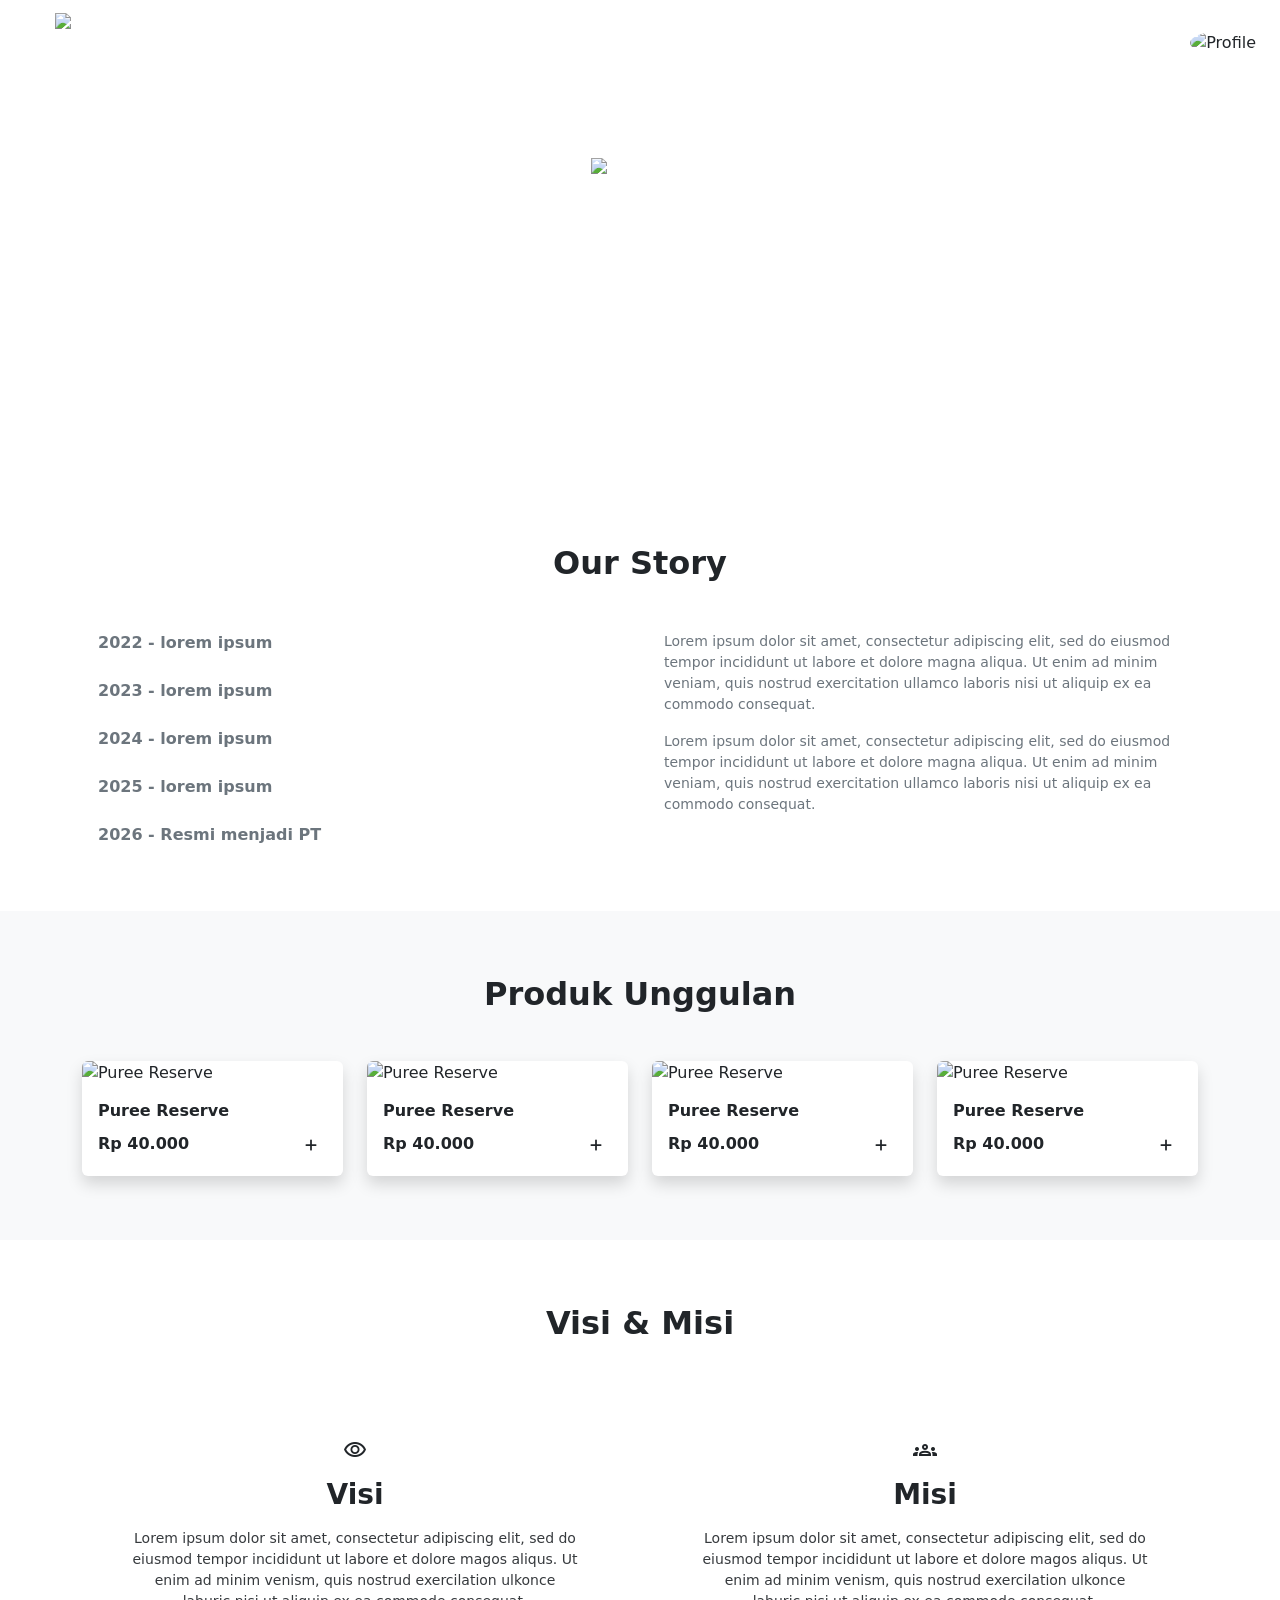
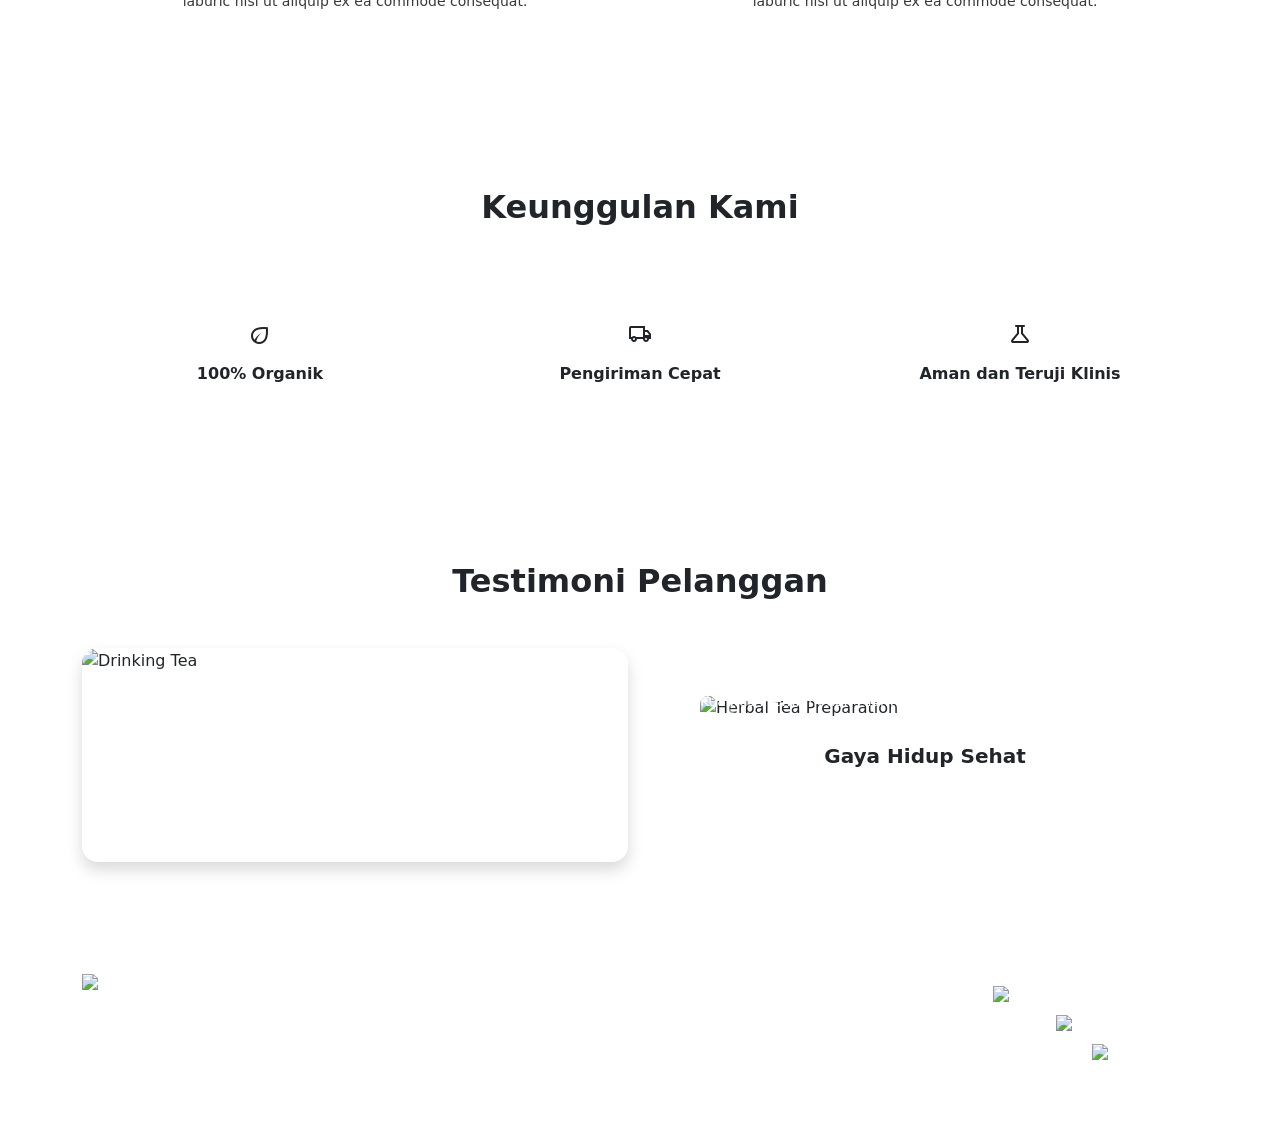
==== index.html @ 82e91e8c "Reposition css/index.html to index.html" ====
<!DOCTYPE html>
<html lang="id">
<head>
  <meta charset="utf-8">
  <meta name="viewport" content="width=device-width, initial-scale=1.0">
  <title>Fresh Herbal Nutrition - Healthy Living</title>

  <!-- Bootstrap 5 CSS -->
  <link href="https://cdn.jsdelivr.net/npm/bootstrap@5.3.3/dist/css/bootstrap.min.css" rel="stylesheet">

  <!-- Font -->
  <link href="https://fonts.googleapis.com/css2?family=Inter:wght@300;400;600;700&display=swap" rel="stylesheet">
  <link href="https://fonts.googleapis.com/css2?family=Material+Symbols+Outlined:wght,FILL@100..700,0..1&display=swap" rel="stylesheet">

  <!-- Custom CSS -->
  <link href="style.css" rel="stylesheet">
</head>
<body class="bg-white">

  <!-- BEGIN: MainHeader -->
  <nav class="navbar navbar-expand-lg navbar-dark bg-brand-green sticky-top" id="mainNavbar">
    <div class="container-fluid px-3 px-lg-4">
      <a class="navbar-brand d-flex flex-column align-items-center me-lg-4" href="#">
        <img src="https://lh3.googleusercontent.com/aida-public/[base64]" alt="Logo" class="navbar-brand-logo">
        <span class="brand-title">Fresh Herbal</span>
      </a>

      <button class="navbar-toggler" type="button" data-bs-toggle="collapse" data-bs-target="#mainNav" aria-controls="mainNav" aria-expanded="false" aria-label="Toggle navigation">
        <span class="navbar-toggler-icon"></span>
      </button>

      <div class="collapse navbar-collapse" id="mainNav">
        <ul class="navbar-nav me-auto mb-3 mb-lg-0 gap-lg-4">
          <li class="nav-item"><a class="nav-link active-gold" href="#">Beranda</a></li>
          <li class="nav-item"><a class="nav-link" href="#">Produk</a></li>
          <li class="nav-item"><a class="nav-link" href="#">Akun</a></li>
        </ul>

        <div class="d-flex align-items-center gap-3">
          <button class="btn btn-gold btn-sm rounded d-flex align-items-center justify-content-center" style="width:36px;height:36px;" aria-label="Keranjang">
            <svg class="text-white" width="18" height="18" fill="none" stroke="currentColor" viewBox="0 0 24 24" xmlns="http://www.w3.org/2000/svg">
              <path d="M3 3h2l.4 2M7 13h10l4-8H5.4M7 13L5.4 5M7 13l-2.293 2.293c-.63.63-.184 1.707.707 1.707H17m0 0a2 2 0 100 4 2 2 0 000-4zm-8 2a2 2 0 11-4 0 2 2 0 014 0z" stroke-linecap="round" stroke-linejoin="round" stroke-width="2"></path>
            </svg>
          </button>
          <img src="https://lh3.googleusercontent.com/aida-public/[base64]" alt="Profile" class="profile-avatar rounded-circle">
        </div>
      </div>
    </div>
  </nav>
  <!-- END: MainHeader -->

  <!-- BEGIN: HeroSection -->
  <section class="hero-gradient text-white text-center py-5 py-lg-5">
    <div class="container py-4">
      <img src="https://lh3.googleusercontent.com/aida-public/[base64]" alt="Main Logo" class="hero-logo mb-4">
      <h1 class="display-5 fw-bold text-uppercase mb-2">Fresh Herbal</h1>
      <h2 class="fs-3 hero-subtitle mb-4">NUTRITION</h2>
      <p class="small mx-auto" style="max-width: 640px; opacity: 0.9;">
        Lorem ipsum dolor sit amet, consectetur adipiscing elit, sed do eiusmod tempor incididunt ut labore et dolore magna aliqua. Ut enim ad minim veniam, quis nostrud exercitation ullamco laboris nisi ut aliquip ex ea commodo consequat.
      </p>
    </div>
  </section>
  <!-- END: HeroSection -->

  <!-- BEGIN: OurStorySection -->
  <section class="py-5 py-lg-5">
    <div class="container py-3">
      <div class="text-center mb-5">
        <h2 class="fw-bold mb-2">Our Story</h2>
        <div class="section-divider"></div>
      </div>

      <div class="row g-5">
        <!-- Timeline -->
        <div class="col-md-6">
          <div class="timeline position-relative">
            <div class="timeline-line"></div>

            <div class="d-flex align-items-center gap-3 mb-4 position-relative">
              <div class="timeline-dot"></div>
              <span class="fw-semibold text-secondary">2022 - lorem ipsum</span>
            </div>
            <div class="d-flex align-items-center gap-3 mb-4 position-relative">
              <div class="timeline-dot"></div>
              <span class="fw-semibold text-secondary">2023 - lorem ipsum</span>
            </div>
            <div class="d-flex align-items-center gap-3 mb-4 position-relative">
              <div class="timeline-dot"></div>
              <span class="fw-semibold text-secondary">2024 - lorem ipsum</span>
            </div>
            <div class="d-flex align-items-center gap-3 mb-4 position-relative">
              <div class="timeline-dot"></div>
              <span class="fw-semibold text-secondary">2025 - lorem ipsum</span>
            </div>
            <div class="d-flex align-items-center gap-3 position-relative">
              <div class="timeline-dot"></div>
              <span class="fw-semibold text-secondary">2026 - Resmi menjadi PT</span>
            </div>
          </div>
        </div>

        <!-- Text Content -->
        <div class="col-md-6">
          <div class="small text-secondary">
            <p>
              Lorem ipsum dolor sit amet, consectetur adipiscing elit, sed do eiusmod tempor incididunt ut labore et dolore magna aliqua. Ut enim ad minim veniam, quis nostrud exercitation ullamco laboris nisi ut aliquip ex ea commodo consequat.
            </p>
            <p>
              Lorem ipsum dolor sit amet, consectetur adipiscing elit, sed do eiusmod tempor incididunt ut labore et dolore magna aliqua. Ut enim ad minim veniam, quis nostrud exercitation ullamco laboris nisi ut aliquip ex ea commodo consequat.
            </p>
          </div>
        </div>
      </div>
    </div>
  </section>
  <!-- END: OurStorySection -->

  <!-- BEGIN: FeaturedProducts -->
  <section class="py-5 bg-light leaf-overlay">
    <div class="container py-3">
      <h2 class="fw-bold text-center mb-5">Produk Unggulan</h2>

      <div class="row row-cols-1 row-cols-sm-2 row-cols-lg-4 g-4">
        <!-- Product Card 1 -->
        <div class="col">
          <div class="card h-100 border-0 shadow product-card">
            <div class="overflow-hidden rounded-top">
              <img src="https://lh3.googleusercontent.com/aida-public/[base64]" alt="Puree Reserve" class="w-100 product-thumb">
            </div>
            <div class="card-body">
              <h3 class="fs-6 fw-bold mb-1">Puree Reserve</h3>
              <div class="d-flex align-items-center justify-content-between mt-2">
                <span class="text-gold fw-bold">Rp 40.000</span>
                <button class="btn btn-gold btn-sm rounded btn-add-to-cart" aria-label="Tambah ke keranjang">
                  <svg width="14" height="14" fill="none" stroke="currentColor" viewBox="0 0 24 24" xmlns="http://www.w3.org/2000/svg">
                    <path d="M12 4v16m8-8H4" stroke-linecap="round" stroke-linejoin="round" stroke-width="3"></path>
                  </svg>
                </button>
              </div>
            </div>
          </div>
        </div>

        <!-- Product Card 2 -->
        <div class="col">
          <div class="card h-100 border-0 shadow product-card">
            <div class="overflow-hidden rounded-top">
              <img src="https://lh3.googleusercontent.com/aida-public/[base64]" alt="Puree Reserve" class="w-100 product-thumb">
            </div>
            <div class="card-body">
              <h3 class="fs-6 fw-bold mb-1">Puree Reserve</h3>
              <div class="d-flex align-items-center justify-content-between mt-2">
                <span class="text-gold fw-bold">Rp 40.000</span>
                <button class="btn btn-gold btn-sm rounded btn-add-to-cart" aria-label="Tambah ke keranjang">
                  <svg width="14" height="14" fill="none" stroke="currentColor" viewBox="0 0 24 24" xmlns="http://www.w3.org/2000/svg">
                    <path d="M12 4v16m8-8H4" stroke-linecap="round" stroke-linejoin="round" stroke-width="3"></path>
                  </svg>
                </button>
              </div>
            </div>
          </div>
        </div>

        <!-- Product Card 3 -->
        <div class="col">
          <div class="card h-100 border-0 shadow product-card">
            <div class="overflow-hidden rounded-top">
              <img src="https://lh3.googleusercontent.com/aida-public/[base64]" alt="Puree Reserve" class="w-100 product-thumb">
            </div>
            <div class="card-body">
              <h3 class="fs-6 fw-bold mb-1">Puree Reserve</h3>
              <div class="d-flex align-items-center justify-content-between mt-2">
                <span class="text-gold fw-bold">Rp 40.000</span>
                <button class="btn btn-gold btn-sm rounded btn-add-to-cart" aria-label="Tambah ke keranjang">
                  <svg width="14" height="14" fill="none" stroke="currentColor" viewBox="0 0 24 24" xmlns="http://www.w3.org/2000/svg">
                    <path d="M12 4v16m8-8H4" stroke-linecap="round" stroke-linejoin="round" stroke-width="3"></path>
                  </svg>
                </button>
              </div>
            </div>
          </div>
        </div>

        <!-- Product Card 4 -->
        <div class="col">
          <div class="card h-100 border-0 shadow product-card">
            <div class="overflow-hidden rounded-top">
              <img src="https://lh3.googleusercontent.com/aida-public/[base64]" alt="Puree Reserve" class="w-100 product-thumb">
            </div>
            <div class="card-body">
              <h3 class="fs-6 fw-bold mb-1">Puree Reserve</h3>
              <div class="d-flex align-items-center justify-content-between mt-2">
                <span class="text-gold fw-bold">Rp 40.000</span>
                <button class="btn btn-gold btn-sm rounded btn-add-to-cart" aria-label="Tambah ke keranjang">
                  <svg width="14" height="14" fill="none" stroke="currentColor" viewBox="0 0 24 24" xmlns="http://www.w3.org/2000/svg">
                    <path d="M12 4v16m8-8H4" stroke-linecap="round" stroke-linejoin="round" stroke-width="3"></path>
                  </svg>
                </button>
              </div>
            </div>
          </div>
        </div>
      </div>
    </div>
  </section>
  <!-- END: FeaturedProducts -->

  <!-- BEGIN: VisionMissionSection -->
  <section class="py-5 py-lg-5">
    <div class="container py-3">
      <h2 class="fw-bold text-center mb-5">Visi &amp; Misi</h2>
      <div class="row g-4">
        <!-- Vision Card -->
        <div class="col-md-6">
          <div class="icon-card p-5 text-center h-100 d-flex flex-column align-items-center">
            <span class="material-symbols-outlined display-4 mb-3">visibility</span>
            <h3 class="fs-3 fw-bold mb-3">Visi</h3>
            <p class="small mb-0" style="opacity:0.9;">
              Lorem ipsum dolor sit amet, consectetur adipiscing elit, sed do eiusmod tempor incididunt ut labore et dolore magos aliqus. Ut enim ad minim venism, quis nostrud exercilation ulkonce laburic nisi ut aliquip ex ea commode consequat.
            </p>
          </div>
        </div>

        <!-- Mission Card -->
        <div class="col-md-6">
          <div class="icon-card p-5 text-center h-100 d-flex flex-column align-items-center">
            <span class="material-symbols-outlined display-4 mb-3">groups</span>
            <h3 class="fs-3 fw-bold mb-3">Misi</h3>
            <p class="small mb-0" style="opacity:0.9;">
              Lorem ipsum dolor sit amet, consectetur adipiscing elit, sed do eiusmod tempor incididunt ut labore et dolore magos aliqus. Ut enim ad minim venism, quis nostrud exercilation ulkonce laburic nisi ut aliquip ex ea commode consequat.
            </p>
          </div>
        </div>
      </div>
    </div>
  </section>
  <!-- END: VisionMissionSection -->

  <!-- BEGIN: AdvantagesSection -->
  <section class="py-5 bg-white leaf-overlay">
    <div class="container py-3">
      <h2 class="fw-bold text-center mb-5">Keunggulan Kami</h2>
      <div class="row row-cols-1 row-cols-md-3 g-4">
        <div class="col">
          <div class="icon-card py-5 px-3 text-center h-100 d-flex flex-column align-items-center justify-content-center">
            <span class="material-symbols-outlined display-4 mb-3">eco</span>
            <span class="fw-bold">100% Organik</span>
          </div>
        </div>
        <div class="col">
          <div class="icon-card py-5 px-3 text-center h-100 d-flex flex-column align-items-center justify-content-center">
            <span class="material-symbols-outlined display-4 mb-3">local_shipping</span>
            <span class="fw-bold">Pengiriman Cepat</span>
          </div>
        </div>
        <div class="col">
          <div class="icon-card py-5 px-3 text-center h-100 d-flex flex-column align-items-center justify-content-center">
            <span class="material-symbols-outlined display-4 mb-3">science</span>
            <span class="fw-bold">Aman dan Teruji Klinis</span>
          </div>
        </div>
      </div>
    </div>
  </section>
  <!-- END: AdvantagesSection -->

  <!-- BEGIN: TestimonialsSection -->
  <section class="py-5 py-lg-5">
    <div class="container py-3">
      <h2 class="fw-bold text-center mb-5">Testimoni Pelanggan</h2>
      <div class="row g-4">
        <!-- Main Testimonial Image -->
        <div class="col-lg-6">
          <div class="rounded-4 overflow-hidden shadow h-100">
            <img src="https://lh3.googleusercontent.com/aida-public/[base64]" alt="Drinking Tea" class="w-100 h-100 testimonial-image">
          </div>
        </div>

        <!-- Testimonials Sidebar -->
        <div class="col-lg-6">
          <div class="testimonial-panel p-4 p-lg-5 h-100 d-flex flex-column">

            <div id="testimonialCarousel" class="carousel slide mb-4 rounded-3 overflow-hidden flex-grow-1" data-bs-ride="carousel">
              <div class="carousel-indicators">
                <button type="button" data-bs-target="#testimonialCarousel" data-bs-slide-to="0" class="active" aria-current="true" aria-label="Slide 1"></button>
                <button type="button" data-bs-target="#testimonialCarousel" data-bs-slide-to="1" aria-label="Slide 2"></button>
                <button type="button" data-bs-target="#testimonialCarousel" data-bs-slide-to="2" aria-label="Slide 3"></button>
              </div>

              <div class="carousel-inner h-100">
                <div class="carousel-item active h-100">
                  <img src="https://images.unsplash.com/photo-1544145945-f904253d0c71?auto=format&fit=crop&q=80&w=800" alt="Herbal Tea Preparation" class="d-block w-100 h-100 testimonial-image">
                  <div class="carousel-caption testimonial-carousel-caption start-0 end-0 bottom-0 text-start pb-2">
                    <p class="small mb-0">Kualitas Premium dari Alam</p>
                  </div>
                </div>
                <div class="carousel-item h-100">
                  <img src="https://images.unsplash.com/photo-1544145945-f904253d0c71?auto=format&fit=crop&q=80&w=800" alt="Herbal Tea Preparation" class="d-block w-100 h-100 testimonial-image">
                  <div class="carousel-caption testimonial-carousel-caption start-0 end-0 bottom-0 text-start pb-2">
                    <p class="small mb-0">Diracik dari Bahan Pilihan</p>
                  </div>
                </div>
                <div class="carousel-item h-100">
                  <img src="https://images.unsplash.com/photo-1544145945-f904253d0c71?auto=format&fit=crop&q=80&w=800" alt="Herbal Tea Preparation" class="d-block w-100 h-100 testimonial-image">
                  <div class="carousel-caption testimonial-carousel-caption start-0 end-0 bottom-0 text-start pb-2">
                    <p class="small mb-0">Dipercaya Ribuan Pelanggan</p>
                  </div>
                </div>
              </div>

              <button class="carousel-control-prev" type="button" data-bs-target="#testimonialCarousel" data-bs-slide="prev">
                <span class="carousel-control-prev-icon" aria-hidden="true"></span>
                <span class="visually-hidden">Sebelumnya</span>
              </button>
              <button class="carousel-control-next" type="button" data-bs-target="#testimonialCarousel" data-bs-slide="next">
                <span class="carousel-control-next-icon" aria-hidden="true"></span>
                <span class="visually-hidden">Berikutnya</span>
              </button>
            </div>

            <div class="text-center">
              <h4 class="text-gold fw-bold fs-5 mb-1">Gaya Hidup Sehat</h4>
              <p class="text-white-50 small mb-0">Temukan keajaiban herbal dalam setiap tetes produk Fresh Herbal Nutrition untuk mendukung vitalitas harian Anda.</p>
            </div>
          </div>
        </div>
      </div>
    </div>
  </section>
  <!-- END: TestimonialsSection -->

  <!-- BEGIN: Footer -->
  <footer class="bg-brand-green text-white py-5">
    <div class="container">
      <div class="row align-items-center g-4">
        <!-- Branding Side -->
        <div class="col-md-6">
          <div class="d-flex align-items-center gap-3 mb-3">
            <img src="https://lh3.googleusercontent.com/aida-public/[base64]" alt="Fresh Herbal Logo" style="height:40px;">
            <h4 class="fs-4 fw-bold mb-0">Fresh Herbal</h4>
          </div>
          <p class="small text-white-50 mb-1">© 2024 Aura Black Garlic.</p>
          <p class="small text-white-50 mb-0">Wisdom of Antiquity, Science of Today.</p>
        </div>

        <!-- Contact Side -->
        <div class="col-md-6">
          <div class="d-flex flex-column gap-2 small fw-light align-items-start align-items-md-end">
            <div class="d-flex align-items-center gap-2">
              <img src="https://lh3.googleusercontent.com/aida-public/[base64]" alt="WhatsApp" class="footer-icon">
              <span>+62123... 8333</span>
            </div>
            <div class="d-flex align-items-center gap-2">
              <img src="https://lh3.googleusercontent.com/aida-public/[base64]" alt="Instagram" class="footer-icon">
              <span>@abcz</span>
            </div>
            <div class="d-flex align-items-center gap-2">
              <img src="https://lh3.googleusercontent.com/aida-public/[base64]" alt="Location" class="footer-icon">
              <span>Ds.</span>
            </div>
          </div>
        </div>
      </div>
    </div>
  </footer>
  <!-- END: Footer -->

  <!-- Bootstrap 5 JS Bundle (Popper included) -->
  <script src="https://cdn.jsdelivr.net/npm/bootstrap@5.3.3/dist/js/bootstrap.bundle.min.js"></script>
  <!-- Custom JS -->
  <script src="script.js"></script>
</body>
</html>
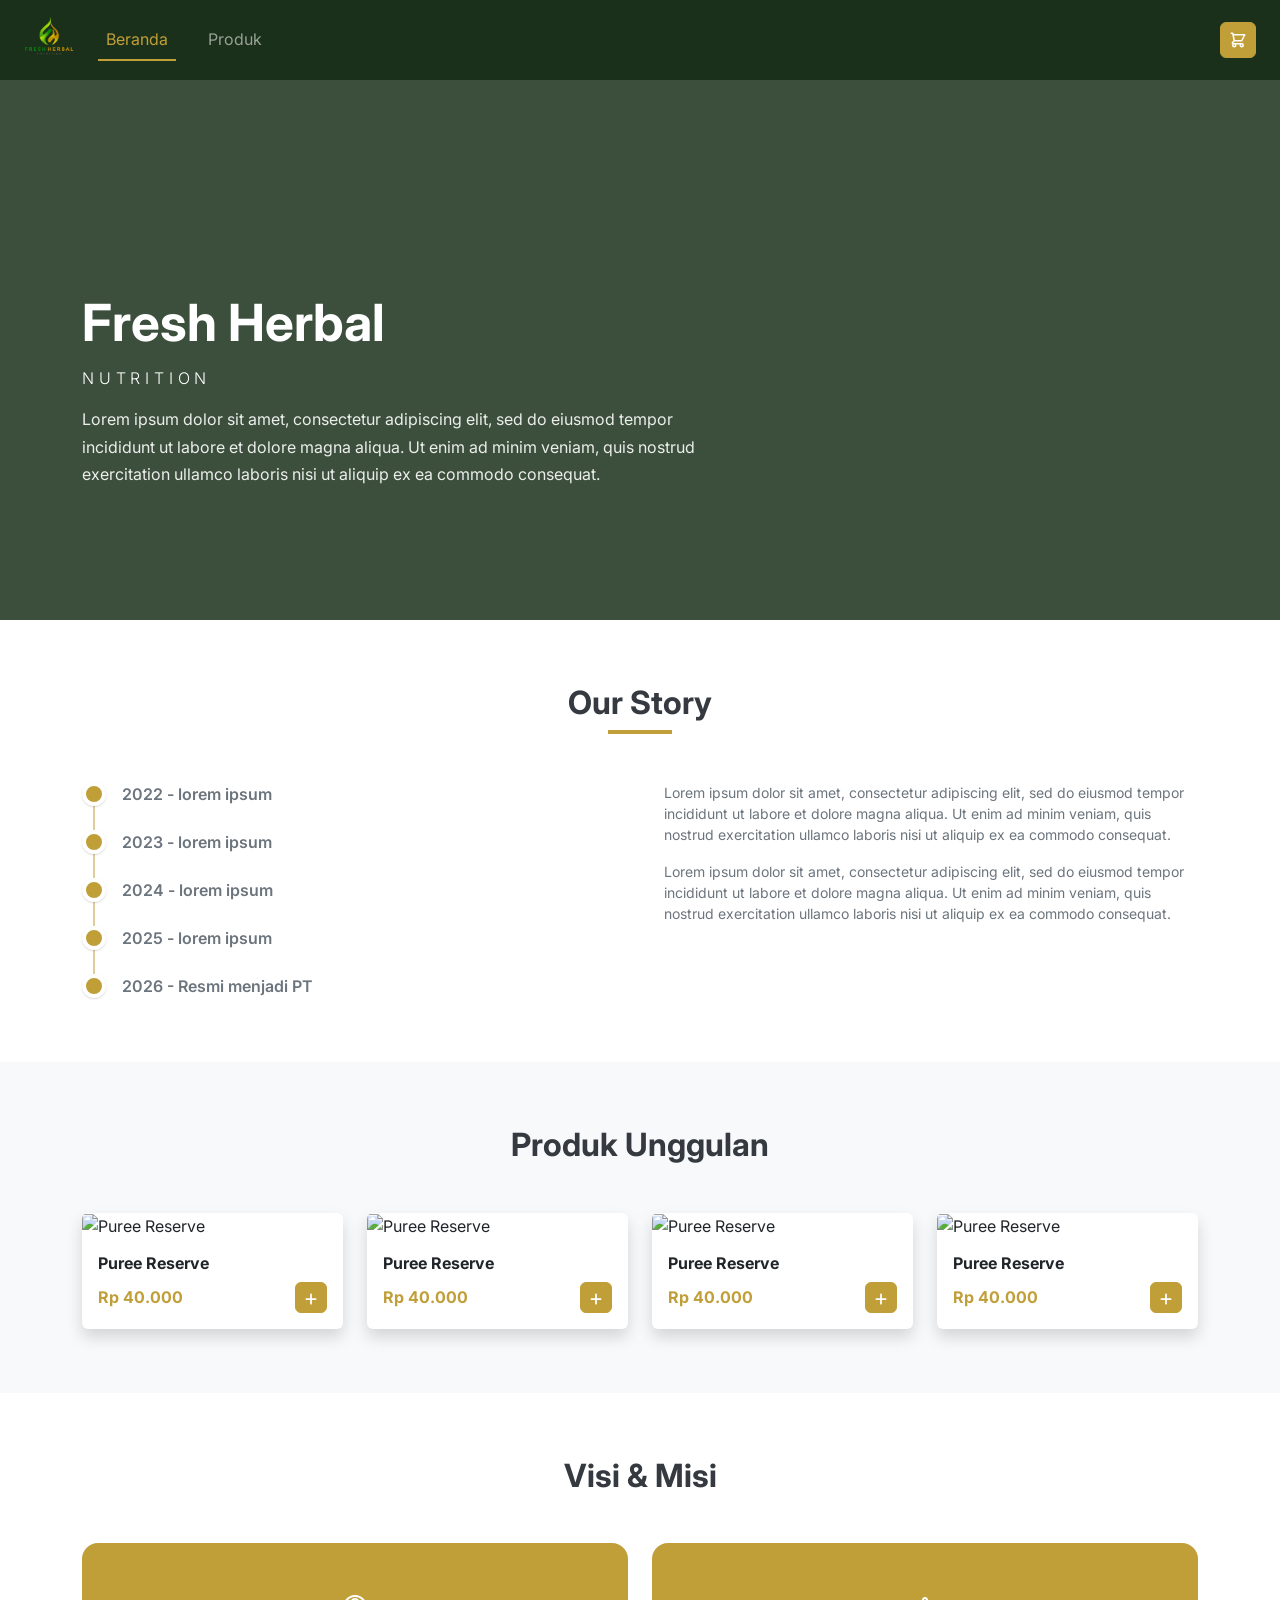
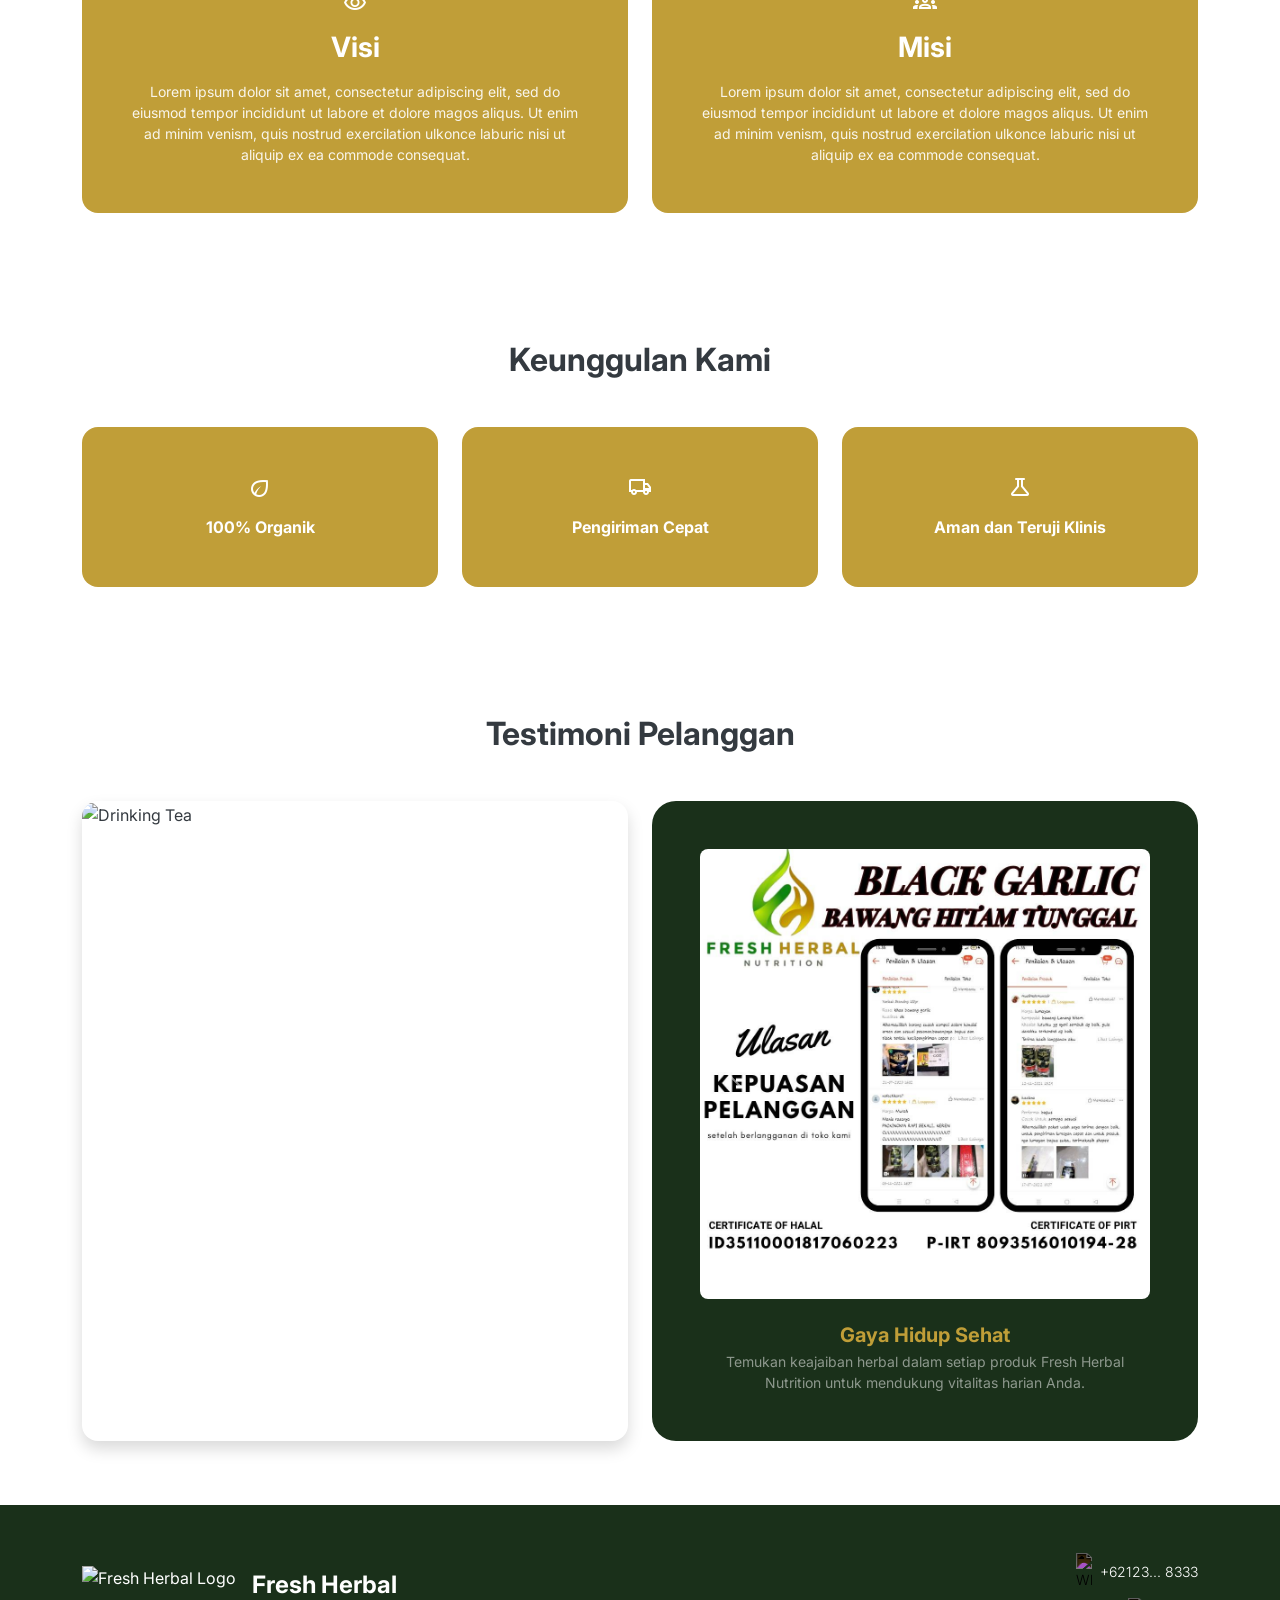
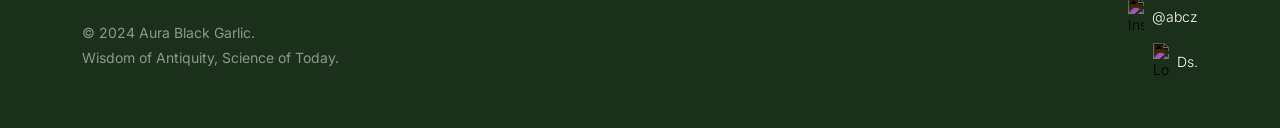
==== commit bdf58281: "feat: add initial HTML structure for Fresh Herbal Nutrition website with navigation, hero section, p" ====
--- a/index.html
+++ b/index.html
@@ -13,16 +13,16 @@
   <link href="https://fonts.googleapis.com/css2?family=Material+Symbols+Outlined:wght,FILL@100..700,0..1&display=swap" rel="stylesheet">
 
   <!-- Custom CSS -->
-  <link href="style.css" rel="stylesheet">
+  <link href="./css/style.css" rel="stylesheet">
 </head>
 <body class="bg-white">
 
   <!-- BEGIN: MainHeader -->
   <nav class="navbar navbar-expand-lg navbar-dark bg-brand-green sticky-top" id="mainNavbar">
     <div class="container-fluid px-3 px-lg-4">
-      <a class="navbar-brand d-flex flex-column align-items-center me-lg-4" href="#">
-        <img src="https://lh3.googleusercontent.com/aida-public/[base64]" alt="Logo" class="navbar-brand-logo">
-        <span class="brand-title">Fresh Herbal</span>
+      <a class="navbar-brand d-flex flex-column align-items-center me-lg-4" href="Main.html">
+        <img src="src/fresh herbal logo-Photoroom.png" alt="Logo" class="navbar-brand-logo">
+
       </a>
 
       <button class="navbar-toggler" type="button" data-bs-toggle="collapse" data-bs-target="#mainNav" aria-controls="mainNav" aria-expanded="false" aria-label="Toggle navigation">
@@ -31,9 +31,8 @@
 
       <div class="collapse navbar-collapse" id="mainNav">
         <ul class="navbar-nav me-auto mb-3 mb-lg-0 gap-lg-4">
-          <li class="nav-item"><a class="nav-link active-gold" href="#">Beranda</a></li>
-          <li class="nav-item"><a class="nav-link" href="#">Produk</a></li>
-          <li class="nav-item"><a class="nav-link" href="#">Akun</a></li>
+          <li class="nav-item"><a class="nav-link active-gold" href="Main.html">Beranda</a></li>
+          <li class="nav-item"><a class="nav-link" href="product.html">Produk</a></li>
         </ul>
 
         <div class="d-flex align-items-center gap-3">
@@ -42,7 +41,6 @@
               <path d="M3 3h2l.4 2M7 13h10l4-8H5.4M7 13L5.4 5M7 13l-2.293 2.293c-.63.63-.184 1.707.707 1.707H17m0 0a2 2 0 100 4 2 2 0 000-4zm-8 2a2 2 0 11-4 0 2 2 0 014 0z" stroke-linecap="round" stroke-linejoin="round" stroke-width="2"></path>
             </svg>
           </button>
-          <img src="https://lh3.googleusercontent.com/aida-public/[base64]" alt="Profile" class="profile-avatar rounded-circle">
         </div>
       </div>
     </div>
@@ -50,14 +48,15 @@
   <!-- END: MainHeader -->
 
   <!-- BEGIN: HeroSection -->
-  <section class="hero-gradient text-white text-center py-5 py-lg-5">
-    <div class="container py-4">
-      <img src="https://lh3.googleusercontent.com/aida-public/[base64]" alt="Main Logo" class="hero-logo mb-4">
-      <h1 class="display-5 fw-bold text-uppercase mb-2">Fresh Herbal</h1>
-      <h2 class="fs-3 hero-subtitle mb-4">NUTRITION</h2>
-      <p class="small mx-auto" style="max-width: 640px; opacity: 0.9;">
-        Lorem ipsum dolor sit amet, consectetur adipiscing elit, sed do eiusmod tempor incididunt ut labore et dolore magna aliqua. Ut enim ad minim veniam, quis nostrud exercitation ullamco laboris nisi ut aliquip ex ea commodo consequat.
-      </p>
+  <section class="hero-gradient text-white py-1 py-lg-1">
+    <div class="container py-lg-5 hero-inner">
+      <div class="hero-content">
+        <h1 class="hero-title mb-3">Fresh Herbal</h1>
+        <p class="hero-subtitle mb-3">Nutrition</p>
+        <p class="hero-description">
+          Lorem ipsum dolor sit amet, consectetur adipiscing elit, sed do eiusmod tempor incididunt ut labore et dolore magna aliqua. Ut enim ad minim veniam, quis nostrud exercitation ullamco laboris nisi ut aliquip ex ea commodo consequat.
+        </p>
+      </div>
     </div>
   </section>
   <!-- END: HeroSection -->
@@ -280,32 +279,41 @@
         <div class="col-lg-6">
           <div class="testimonial-panel p-4 p-lg-5 h-100 d-flex flex-column">
 
-            <div id="testimonialCarousel" class="carousel slide mb-4 rounded-3 overflow-hidden flex-grow-1" data-bs-ride="carousel">
+            <div id="testimonialCarousel" class="carousel slide mb-4 rounded-3 overflow-hidden flex-grow-1" data-bs-ride="carousel" data-bs-interval="3000">
               <div class="carousel-indicators">
                 <button type="button" data-bs-target="#testimonialCarousel" data-bs-slide-to="0" class="active" aria-current="true" aria-label="Slide 1"></button>
                 <button type="button" data-bs-target="#testimonialCarousel" data-bs-slide-to="1" aria-label="Slide 2"></button>
                 <button type="button" data-bs-target="#testimonialCarousel" data-bs-slide-to="2" aria-label="Slide 3"></button>
+                <button type="button" data-bs-target="#testimonialCarousel" data-bs-slide-to="3" aria-label="Slide 4"></button>
+                <button type="button" data-bs-target="#testimonialCarousel" data-bs-slide-to="4" aria-label="Slide 5"></button>
+                <button type="button" data-bs-target="#testimonialCarousel" data-bs-slide-to="5" aria-label="Slide 6"></button>
               </div>
 
               <div class="carousel-inner h-100">
                 <div class="carousel-item active h-100">
-                  <img src="https://images.unsplash.com/photo-1544145945-f904253d0c71?auto=format&fit=crop&q=80&w=800" alt="Herbal Tea Preparation" class="d-block w-100 h-100 testimonial-image">
-                  <div class="carousel-caption testimonial-carousel-caption start-0 end-0 bottom-0 text-start pb-2">
-                    <p class="small mb-0">Kualitas Premium dari Alam</p>
-                  </div>
-                </div>
-                <div class="carousel-item h-100">
-                  <img src="https://images.unsplash.com/photo-1544145945-f904253d0c71?auto=format&fit=crop&q=80&w=800" alt="Herbal Tea Preparation" class="d-block w-100 h-100 testimonial-image">
-                  <div class="carousel-caption testimonial-carousel-caption start-0 end-0 bottom-0 text-start pb-2">
-                    <p class="small mb-0">Diracik dari Bahan Pilihan</p>
-                  </div>
-                </div>
-                <div class="carousel-item h-100">
-                  <img src="https://images.unsplash.com/photo-1544145945-f904253d0c71?auto=format&fit=crop&q=80&w=800" alt="Herbal Tea Preparation" class="d-block w-100 h-100 testimonial-image">
-                  <div class="carousel-caption testimonial-carousel-caption start-0 end-0 bottom-0 text-start pb-2">
-                    <p class="small mb-0">Dipercaya Ribuan Pelanggan</p>
-                  </div>
-                </div>
+                  <img src="src/IMG-20260416-WA0018.jpg" alt="Herbal Tea Preparation" class="d-block w-100 h-100 testimonial-image">
+                </div>
+
+                <div class="carousel-item h-100">
+                  <img src="src/IMG-20260416-WA0022.jpg" alt="Herbal Tea Preparation" class="d-block w-100 h-100 testimonial-image">
+                </div>
+
+                <div class="carousel-item h-100">
+                  <img src="src/IMG-20260416-WA0024.jpg" alt="Herbal Tea Preparation" class="d-block w-100 h-100 testimonial-image">
+                </div>
+
+                <div class="carousel-item h-100">
+                  <img src="src/IMG-20260416-WA0029.jpg" alt="Herbal Tea Preparation" class="d-block w-100 h-100 testimonial-image">
+                </div>
+
+                <div class="carousel-item h-100">
+                  <img src="src/IMG-20260416-WA0035.jpg" alt="Herbal Tea Preparation" class="d-block w-100 h-100 testimonial-image">
+                </div>
+
+                <div class="carousel-item h-100">
+                  <img src="src/IMG-20260416-WA0039.jpg" alt="Herbal Tea Preparation" class="d-block w-100 h-100 testimonial-image">
+                </div>
+
               </div>
 
               <button class="carousel-control-prev" type="button" data-bs-target="#testimonialCarousel" data-bs-slide="prev">
@@ -320,7 +328,7 @@
 
             <div class="text-center">
               <h4 class="text-gold fw-bold fs-5 mb-1">Gaya Hidup Sehat</h4>
-              <p class="text-white-50 small mb-0">Temukan keajaiban herbal dalam setiap tetes produk Fresh Herbal Nutrition untuk mendukung vitalitas harian Anda.</p>
+              <p class="text-white-50 small mb-0">Temukan keajaiban herbal dalam setiap produk Fresh Herbal Nutrition untuk mendukung vitalitas harian Anda.</p>
             </div>
           </div>
         </div>
--- a/css/style.css
+++ b/css/style.css
@@ -0,0 +1,214 @@
+
+
+:root {
+  --brand-green: #1A301A;
+  --brand-green-dark: #0A1F0A;
+  --brand-gold: #C09E38;
+  --brand-gold-light: #D4B45A;
+}
+
+body {
+  font-family: 'Inter', sans-serif;
+  scroll-behavior: smooth;
+  color: #343a40;
+}
+
+/* ---------- Warna brand (pengganti kelas Tailwind custom) ---------- */
+.text-gold        { color: var(--brand-gold) !important; }
+.bg-gold          { background-color: var(--brand-gold) !important; }
+.border-gold      { border-color: var(--brand-gold) !important; }
+.bg-brand-green   { background-color: var(--brand-green) !important; }
+
+.btn-gold {
+  background-color: var(--brand-gold);
+  border-color: var(--brand-gold);
+  color: #fff;
+}
+.btn-gold:hover,
+.btn-gold:focus {
+  background-color: var(--brand-gold-light);
+  border-color: var(--brand-gold-light);
+  color: #fff;
+}
+
+/* ---------- Navbar ---------- */
+.navbar-brand-logo {
+  height: 50px;
+  width: auto;
+  margin-bottom: 4px;
+}
+
+.brand-title {
+  font-size: 10px;
+  letter-spacing: 0.15em;
+  font-weight: 700;
+  text-transform: uppercase;
+}
+
+.nav-link.active-gold {
+  color: var(--brand-gold) !important;
+  border-bottom: 2px solid var(--brand-gold);
+}
+
+.profile-avatar {
+  width: 36px;
+  height: 36px;
+  object-fit: cover;
+  border: 1px solid #fff;
+}
+
+/* ---------- Hero Section ---------- */
+.hero-gradient {
+  min-height: 40vh;
+
+  background-image: 
+  linear-gradient(to bottom, rgba(26, 48, 26, 0.85), rgba(26, 48, 26, 0.85)),
+  url("src/ChatGPT\ Image\ Jul\ 6\,\ 2026\,\ 10_55_06\ PM.png");
+
+  background-size: cover;
+  background-position: center top;
+  background-repeat: no-repeat;
+
+  min-height: 60vh;
+  display: flex;
+  align-items: flex-end;
+  padding-bottom: 1rem;
+}
+
+.hero-inner {
+  min-height: 50vh;
+  display: flex;
+  align-items: center;
+}
+
+.hero-content {
+  max-width: 640px;
+  text-align: left;
+}
+
+.hero-title {
+  font-size: clamp(2rem, 4vw, 3.2rem);
+  font-weight: 700;
+  line-height: 1.1;
+}
+
+.hero-description {
+  font-size: 1rem;
+  line-height: 1.7;
+  opacity: 0.9;
+  max-width: 620px;
+  margin-bottom: 0;
+}
+
+.hero-logo {
+  width: 150px;
+  height: 150px;
+}
+
+.hero-subtitle {
+  letter-spacing: 0.3em;
+  font-weight: 300;
+  text-transform: uppercase;
+}
+
+/* ---------- Leaf pattern overlay untuk beberapa section ---------- */
+.leaf-overlay {
+  position: relative;
+  overflow: hidden;
+}
+
+.leaf-overlay::before {
+  content: "";
+  position: absolute;
+  inset: 0;
+  background-image: url('https://www.transparenttextures.com/patterns/leaf.png');
+  opacity: 0.05;
+  pointer-events: none;
+}
+
+.leaf-overlay > .container {
+  position: relative;
+  z-index: 1;
+}
+
+/* ---------- Section divider kecil di bawah judul ---------- */
+.section-divider {
+  width: 64px;
+  height: 4px;
+  background-color: var(--brand-gold);
+  margin: 0 auto;
+}
+
+/* ---------- Timeline (Our Story) ---------- */
+.timeline {
+  position: relative;
+  padding-left: 0;
+}
+
+.timeline-line {
+  position: absolute;
+  left: 11px;
+  top: 8px;
+  bottom: 8px;
+  width: 2px;
+  background-color: var(--brand-gold);
+  opacity: 0.5;
+}
+
+.timeline-dot {
+  width: 24px;
+  height: 24px;
+  border-radius: 50%;
+  background-color: var(--brand-gold);
+  border: 4px solid #fff;
+  box-shadow: 0 1px 2px rgba(0, 0, 0, 0.15);
+  flex: 0 0 auto;
+  z-index: 1;
+}
+
+/* ---------- Kartu produk ---------- */
+.product-card {
+  transition: transform 0.2s ease-in-out;
+}
+.product-card:hover {
+  transform: translateY(-4px);
+}
+
+.product-thumb {
+  aspect-ratio: 1 / 1;
+  object-fit: cover;
+}
+
+/* ---------- Kartu Visi & Misi / Keunggulan ---------- */
+.icon-card {
+  background-color: var(--brand-gold);
+  color: #fff;
+  border-radius: 1rem;
+}
+
+/* ---------- Testimoni ---------- */
+.testimonial-image {
+  height: 260px;
+  object-fit: cover;
+}
+
+@media (min-width: 992px) {
+  .testimonial-image {
+    height: 400px;
+  }
+}
+
+.testimonial-panel {
+  background-color: var(--brand-green);
+  border-radius: 1.5rem;
+}
+
+.testimonial-carousel-caption {
+  background: linear-gradient(to top, rgba(26, 48, 26, 0.85), transparent);
+}
+
+/* ---------- Footer ---------- */
+.footer-icon {
+  width: 16px;
+  filter: invert(1);
+}
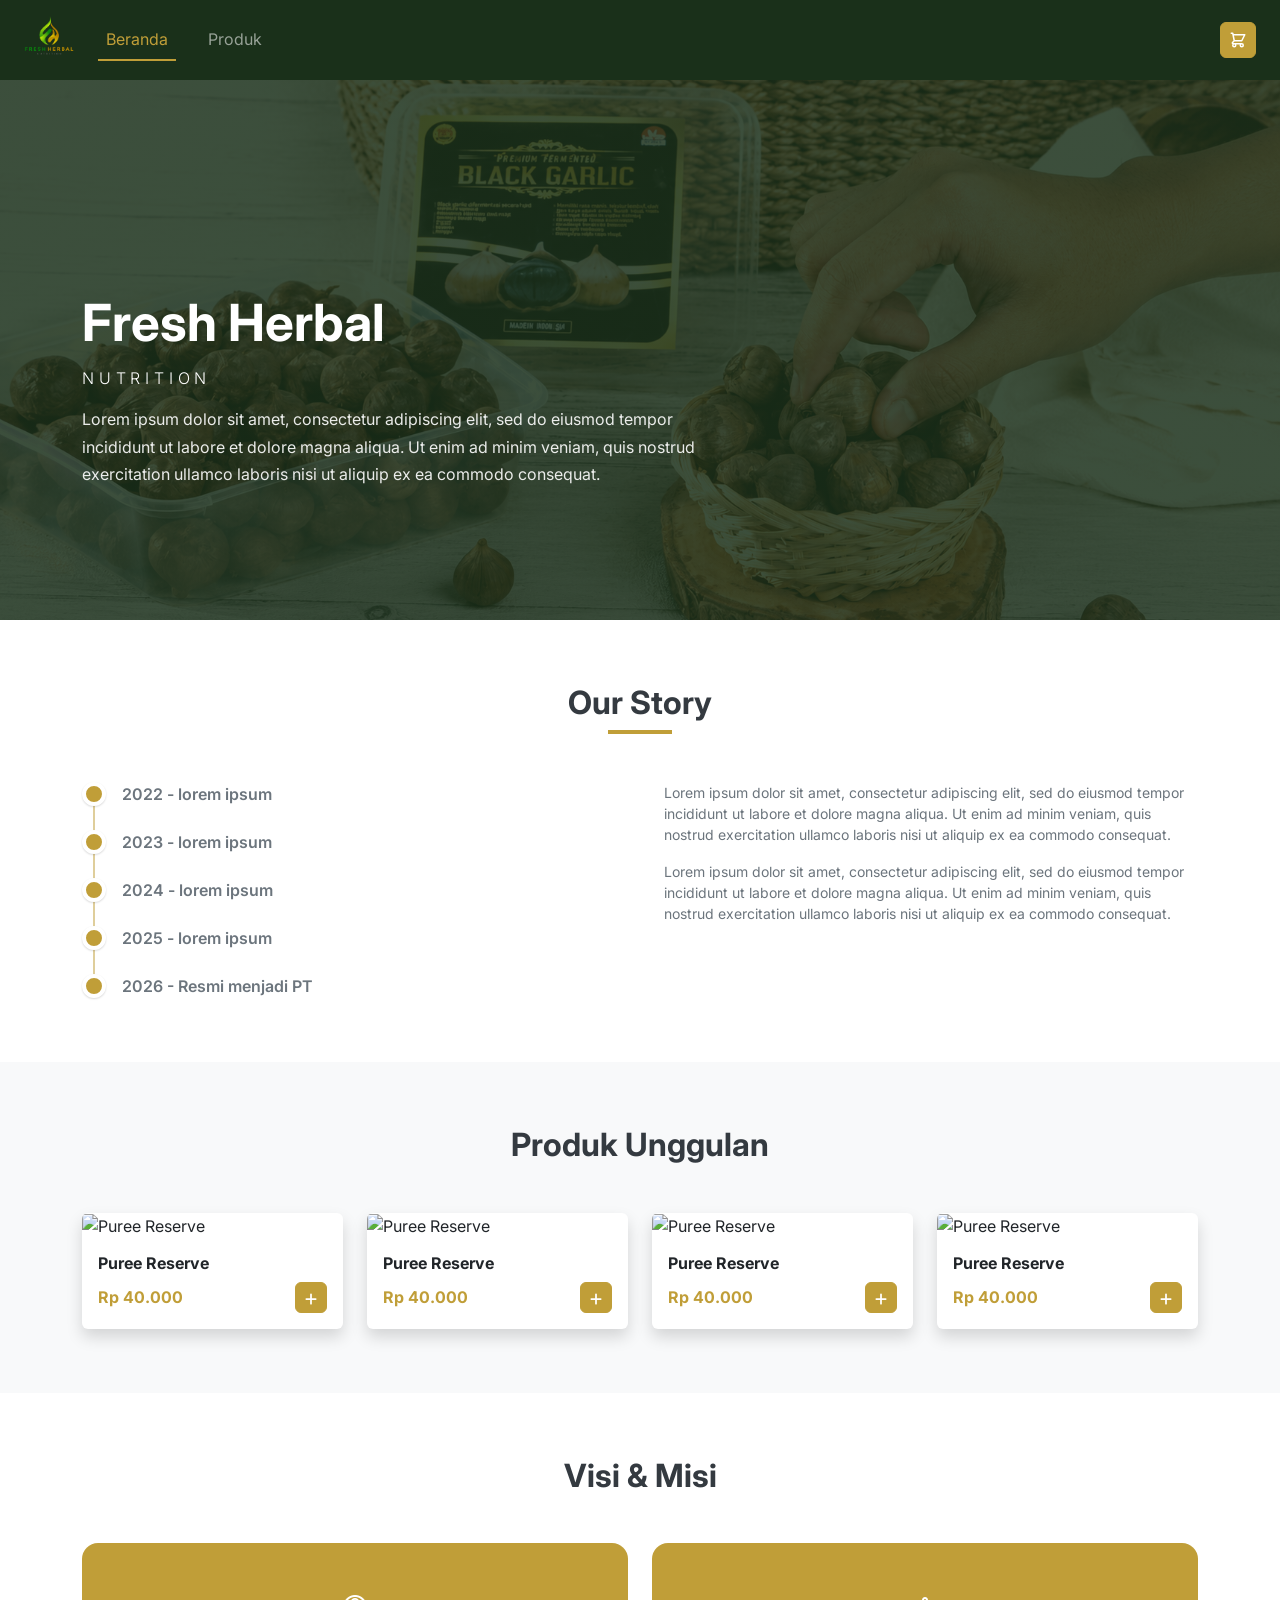
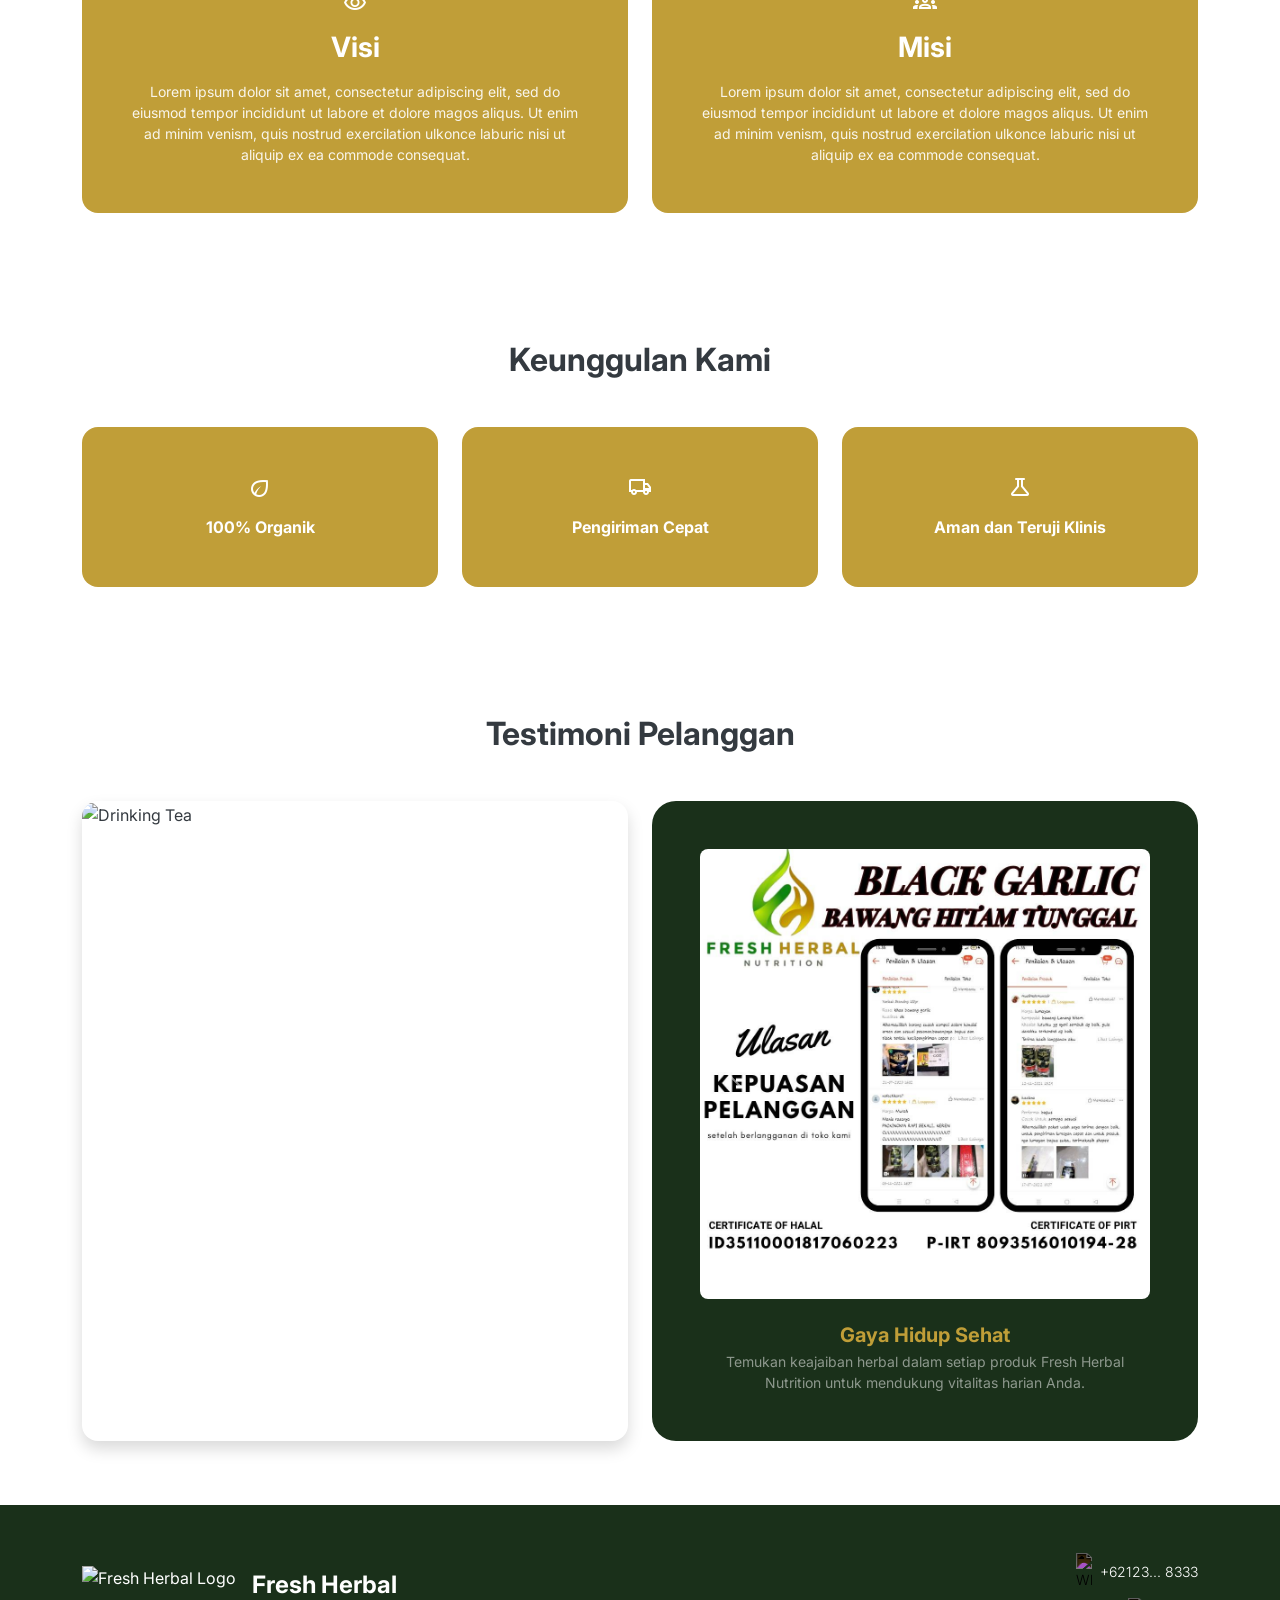
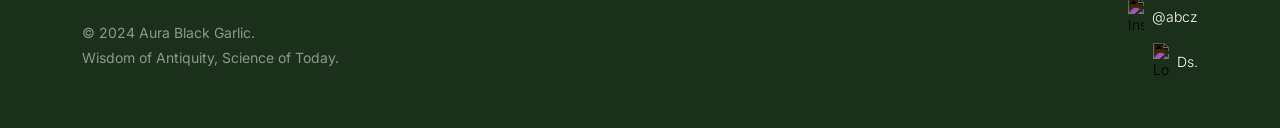
==== commit c1e8e469: "style: update hero section with new gradient background and adjust layout; replace image source fix:" ====
--- a/index.html
+++ b/index.html
@@ -20,8 +20,8 @@
   <!-- BEGIN: MainHeader -->
   <nav class="navbar navbar-expand-lg navbar-dark bg-brand-green sticky-top" id="mainNavbar">
     <div class="container-fluid px-3 px-lg-4">
-      <a class="navbar-brand d-flex flex-column align-items-center me-lg-4" href="Main.html">
-        <img src="src/fresh herbal logo-Photoroom.png" alt="Logo" class="navbar-brand-logo">
+      <a class="navbar-brand d-flex flex-column align-items-center me-lg-4" href="./index.html">
+        <img src="./src/fresh herbal logo-Photoroom.png" alt="Logo" class="navbar-brand-logo">
 
       </a>
 
@@ -31,8 +31,8 @@
 
       <div class="collapse navbar-collapse" id="mainNav">
         <ul class="navbar-nav me-auto mb-3 mb-lg-0 gap-lg-4">
-          <li class="nav-item"><a class="nav-link active-gold" href="Main.html">Beranda</a></li>
-          <li class="nav-item"><a class="nav-link" href="product.html">Produk</a></li>
+          <li class="nav-item"><a class="nav-link active-gold" href="./index.html">Beranda</a></li>
+          <li class="nav-item"><a class="nav-link" href="./product.html">Produk</a></li>
         </ul>
 
         <div class="d-flex align-items-center gap-3">
--- a/css/style.css
+++ b/css/style.css
@@ -59,29 +59,39 @@
 
 /* ---------- Hero Section ---------- */
 .hero-gradient {
-  min-height: 40vh;
-
-  background-image: 
-  linear-gradient(to bottom, rgba(26, 48, 26, 0.85), rgba(26, 48, 26, 0.85)),
-  url("src/ChatGPT\ Image\ Jul\ 6\,\ 2026\,\ 10_55_06\ PM.png");
-
-  background-size: cover;
-  background-position: center top;
-  background-repeat: no-repeat;
-
+  position: relative;
+  isolation: isolate;
+  overflow: hidden;
   min-height: 60vh;
   display: flex;
   align-items: flex-end;
   padding-bottom: 1rem;
 }
 
+.hero-gradient::before {
+  content: "";
+  position: absolute;
+  inset: 0;
+  background-image:
+    linear-gradient(to bottom, rgba(26, 48, 26, 0.85), rgba(26, 48, 26, 0.85)),
+    url("../src/baner.png");
+  background-size: cover;
+  background-position: center top;
+  background-repeat: no-repeat;
+  z-index: -1;
+}
+
 .hero-inner {
+  position: relative;
+  z-index: 1;
   min-height: 50vh;
   display: flex;
   align-items: center;
 }
 
 .hero-content {
+  position: relative;
+  z-index: 1;
   max-width: 640px;
   text-align: left;
 }
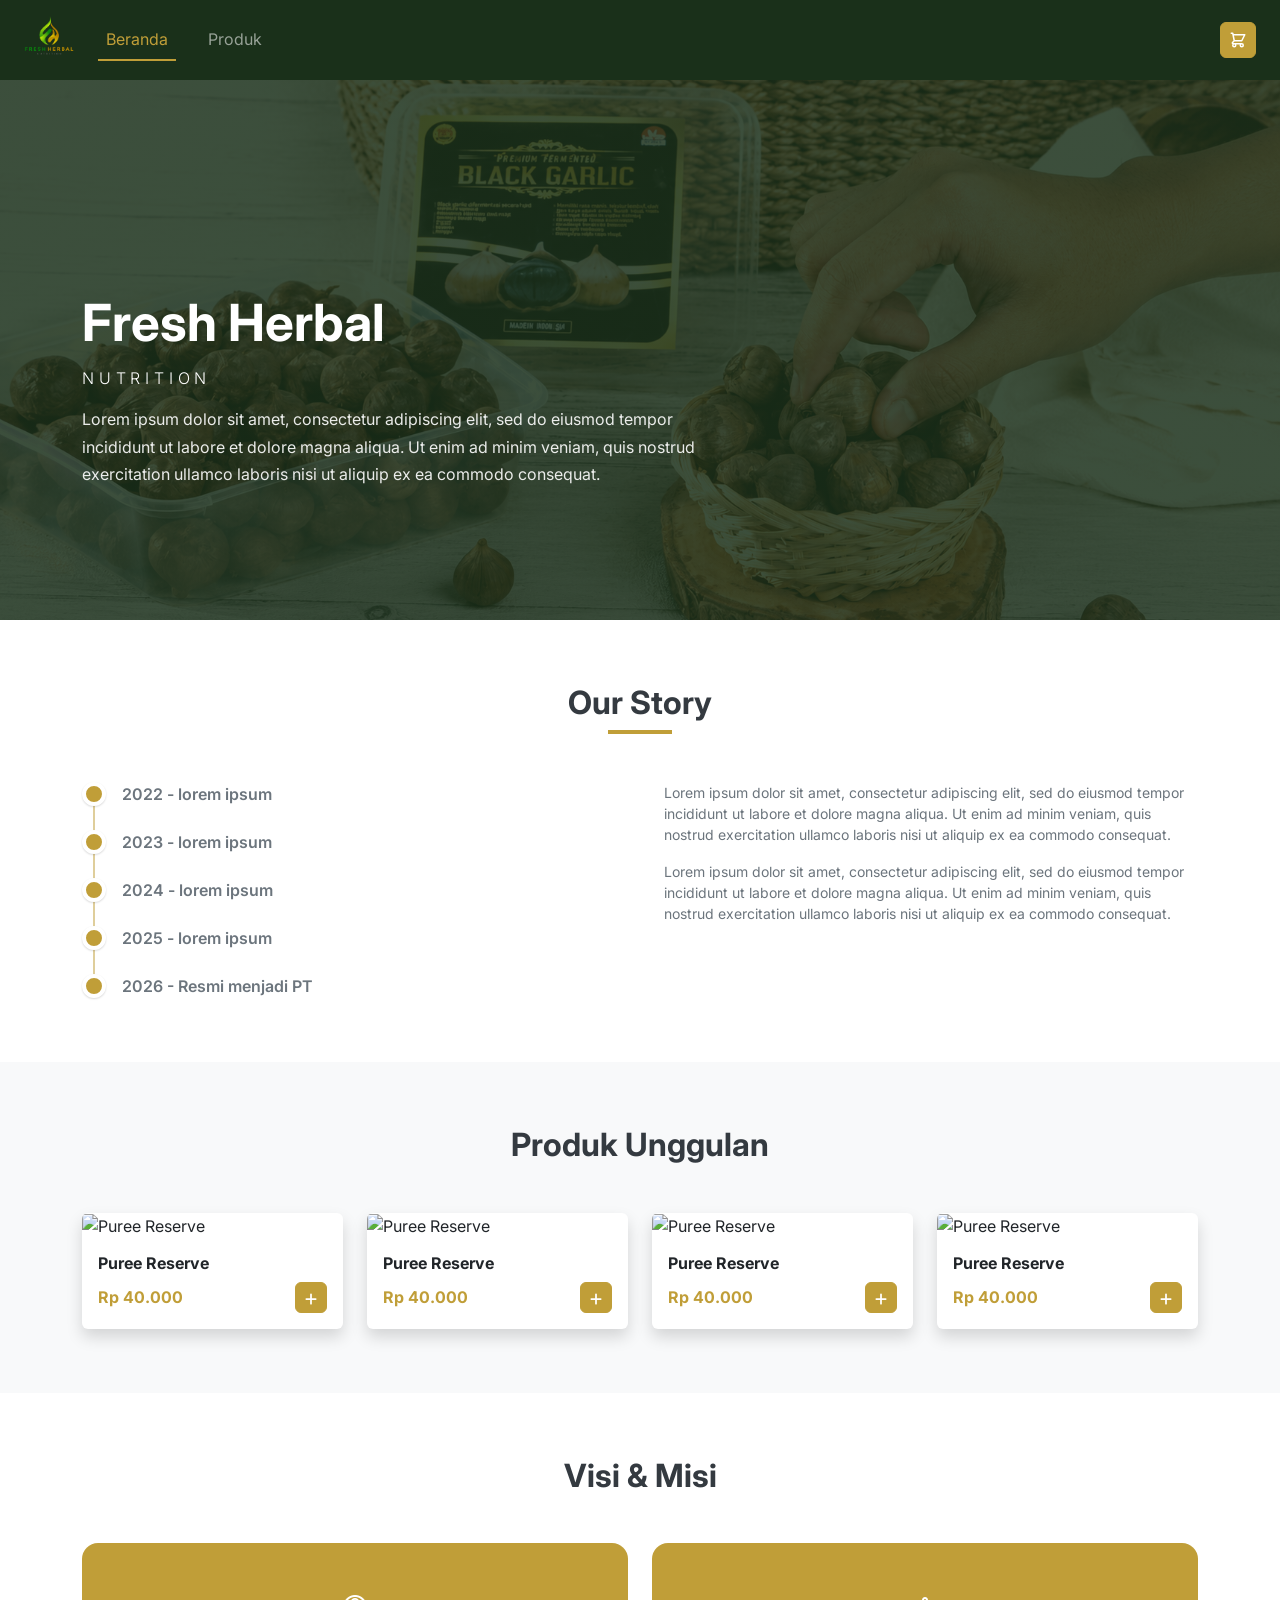
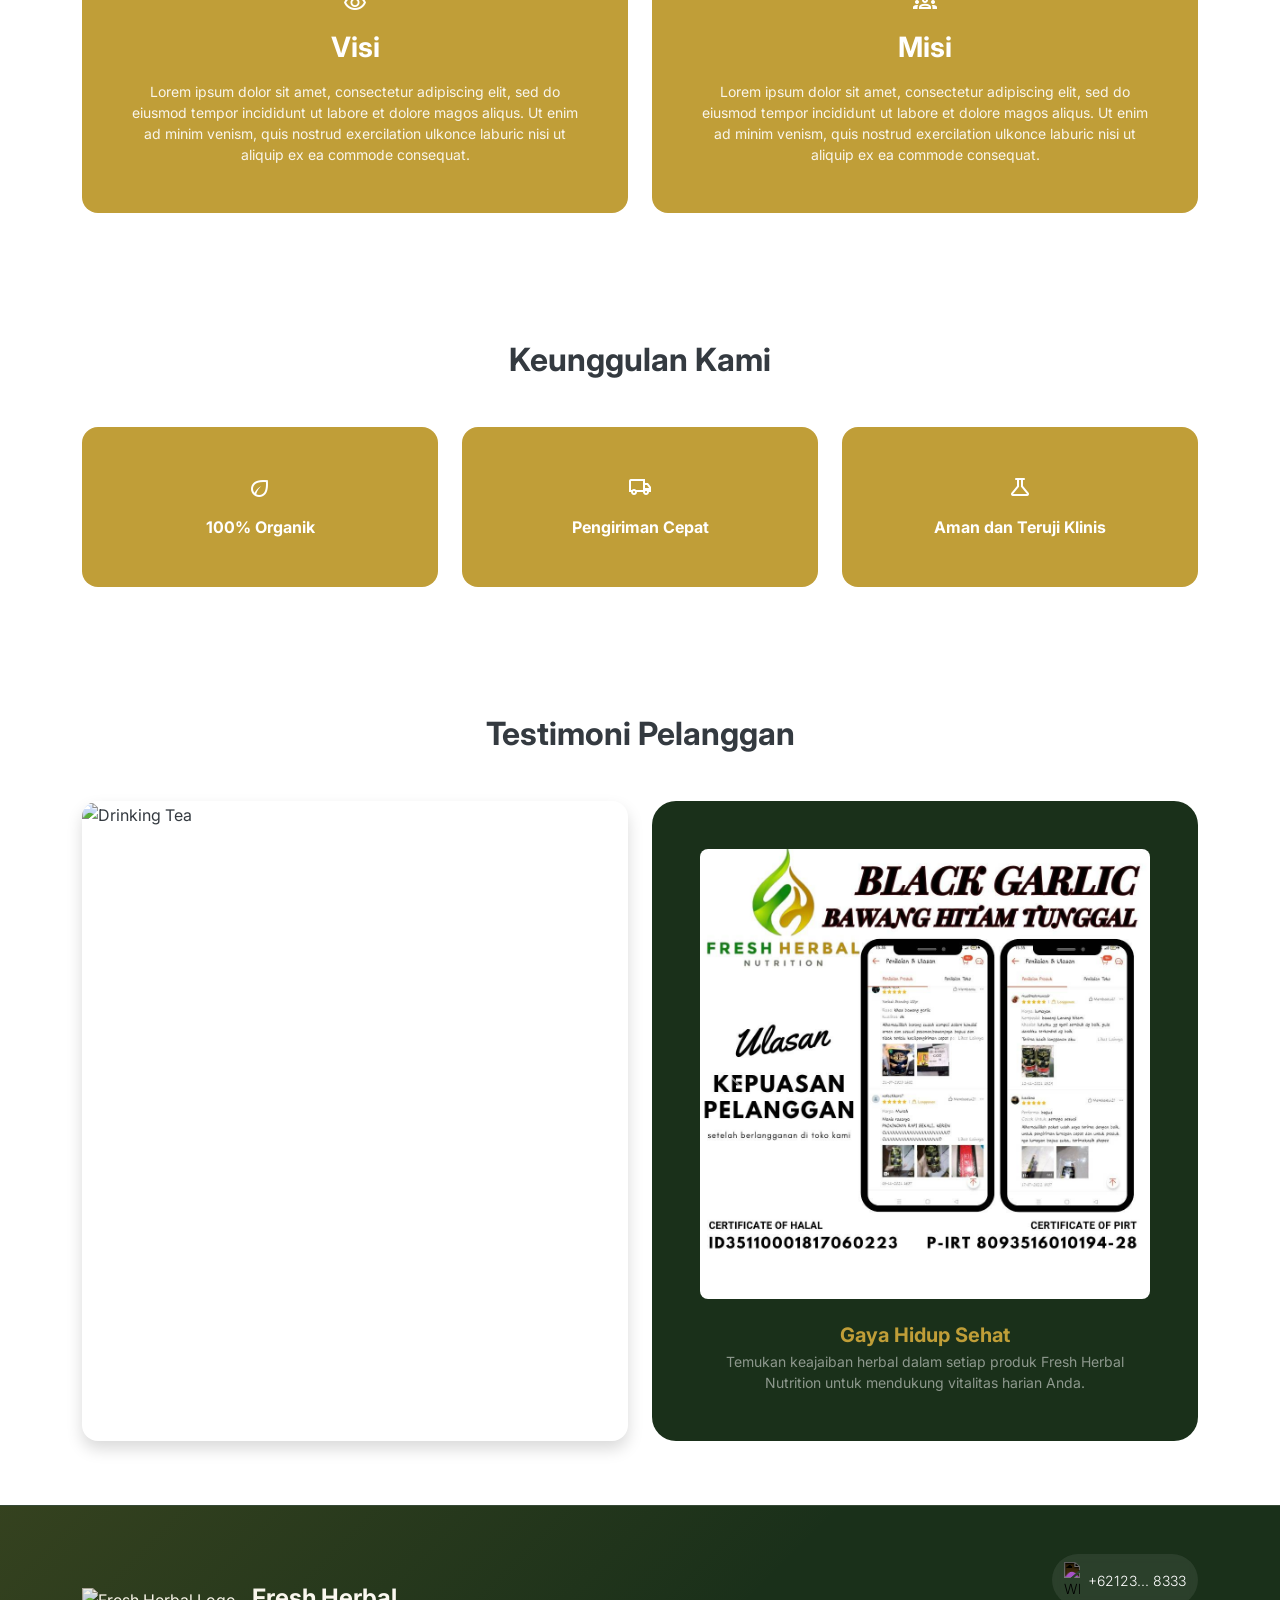
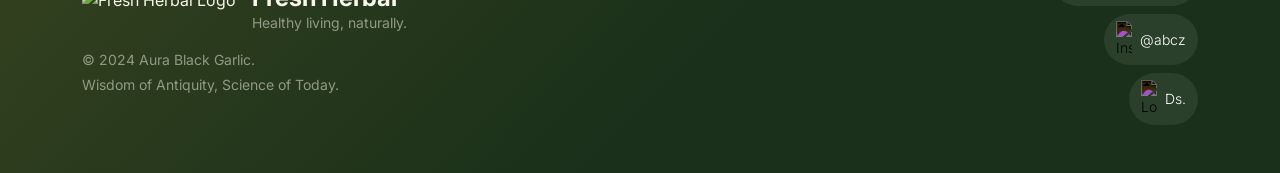
==== commit 446b31a3: "style: enhance product and footer sections with new layout and styling; add search functionality" ====
--- a/index.html
+++ b/index.html
@@ -338,31 +338,32 @@
   <!-- END: TestimonialsSection -->
 
   <!-- BEGIN: Footer -->
-  <footer class="bg-brand-green text-white py-5">
+  <footer class="footer-section bg-brand-green text-white py-5">
     <div class="container">
       <div class="row align-items-center g-4">
-        <!-- Branding Side -->
         <div class="col-md-6">
           <div class="d-flex align-items-center gap-3 mb-3">
-            <img src="https://lh3.googleusercontent.com/aida-public/[base64]" alt="Fresh Herbal Logo" style="height:40px;">
-            <h4 class="fs-4 fw-bold mb-0">Fresh Herbal</h4>
+            <img src="https://lh3.googleusercontent.com/aida-public/[base64]" alt="Fresh Herbal Logo" class="footer-brand-logo">
+            <div>
+              <h4 class="fs-4 fw-bold mb-0">Fresh Herbal</h4>
+              <p class="small text-white-50 mb-0">Healthy living, naturally.</p>
+            </div>
           </div>
           <p class="small text-white-50 mb-1">© 2024 Aura Black Garlic.</p>
           <p class="small text-white-50 mb-0">Wisdom of Antiquity, Science of Today.</p>
         </div>
 
-        <!-- Contact Side -->
-        <div class="col-md-6">
-          <div class="d-flex flex-column gap-2 small fw-light align-items-start align-items-md-end">
-            <div class="d-flex align-items-center gap-2">
+        <div class="col-md-6">
+          <div class="footer-contact-list d-flex flex-column gap-2 small fw-light align-items-start align-items-md-end">
+            <div class="footer-contact-item d-flex align-items-center gap-2">
               <img src="https://lh3.googleusercontent.com/aida-public/[base64]" alt="WhatsApp" class="footer-icon">
               <span>+62123... 8333</span>
             </div>
-            <div class="d-flex align-items-center gap-2">
+            <div class="footer-contact-item d-flex align-items-center gap-2">
               <img src="https://lh3.googleusercontent.com/aida-public/[base64]" alt="Instagram" class="footer-icon">
               <span>@abcz</span>
             </div>
-            <div class="d-flex align-items-center gap-2">
+            <div class="footer-contact-item d-flex align-items-center gap-2">
               <img src="https://lh3.googleusercontent.com/aida-public/[base64]" alt="Location" class="footer-icon">
               <span>Ds.</span>
             </div>
--- a/css/style.css
+++ b/css/style.css
@@ -218,6 +218,42 @@
 }
 
 /* ---------- Footer ---------- */
+.footer-section {
+  position: relative;
+  overflow: hidden;
+  border-top: 1px solid rgba(255, 255, 255, 0.12);
+}
+
+.footer-section::before {
+  content: "";
+  position: absolute;
+  inset: 0;
+  background: linear-gradient(135deg, rgba(192, 158, 56, 0.16), transparent 55%);
+  pointer-events: none;
+}
+
+.footer-brand-logo {
+  height: 40px;
+  width: auto;
+}
+
+.footer-contact-list {
+  width: 100%;
+}
+
+.footer-contact-item {
+  padding: 0.45rem 0.75rem;
+  border-radius: 999px;
+  background: rgba(255, 255, 255, 0.08);
+  backdrop-filter: blur(4px);
+  transition: background-color 0.2s ease, transform 0.2s ease;
+}
+
+.footer-contact-item:hover {
+  background: rgba(255, 255, 255, 0.14);
+  transform: translateX(2px);
+}
+
 .footer-icon {
   width: 16px;
   filter: invert(1);
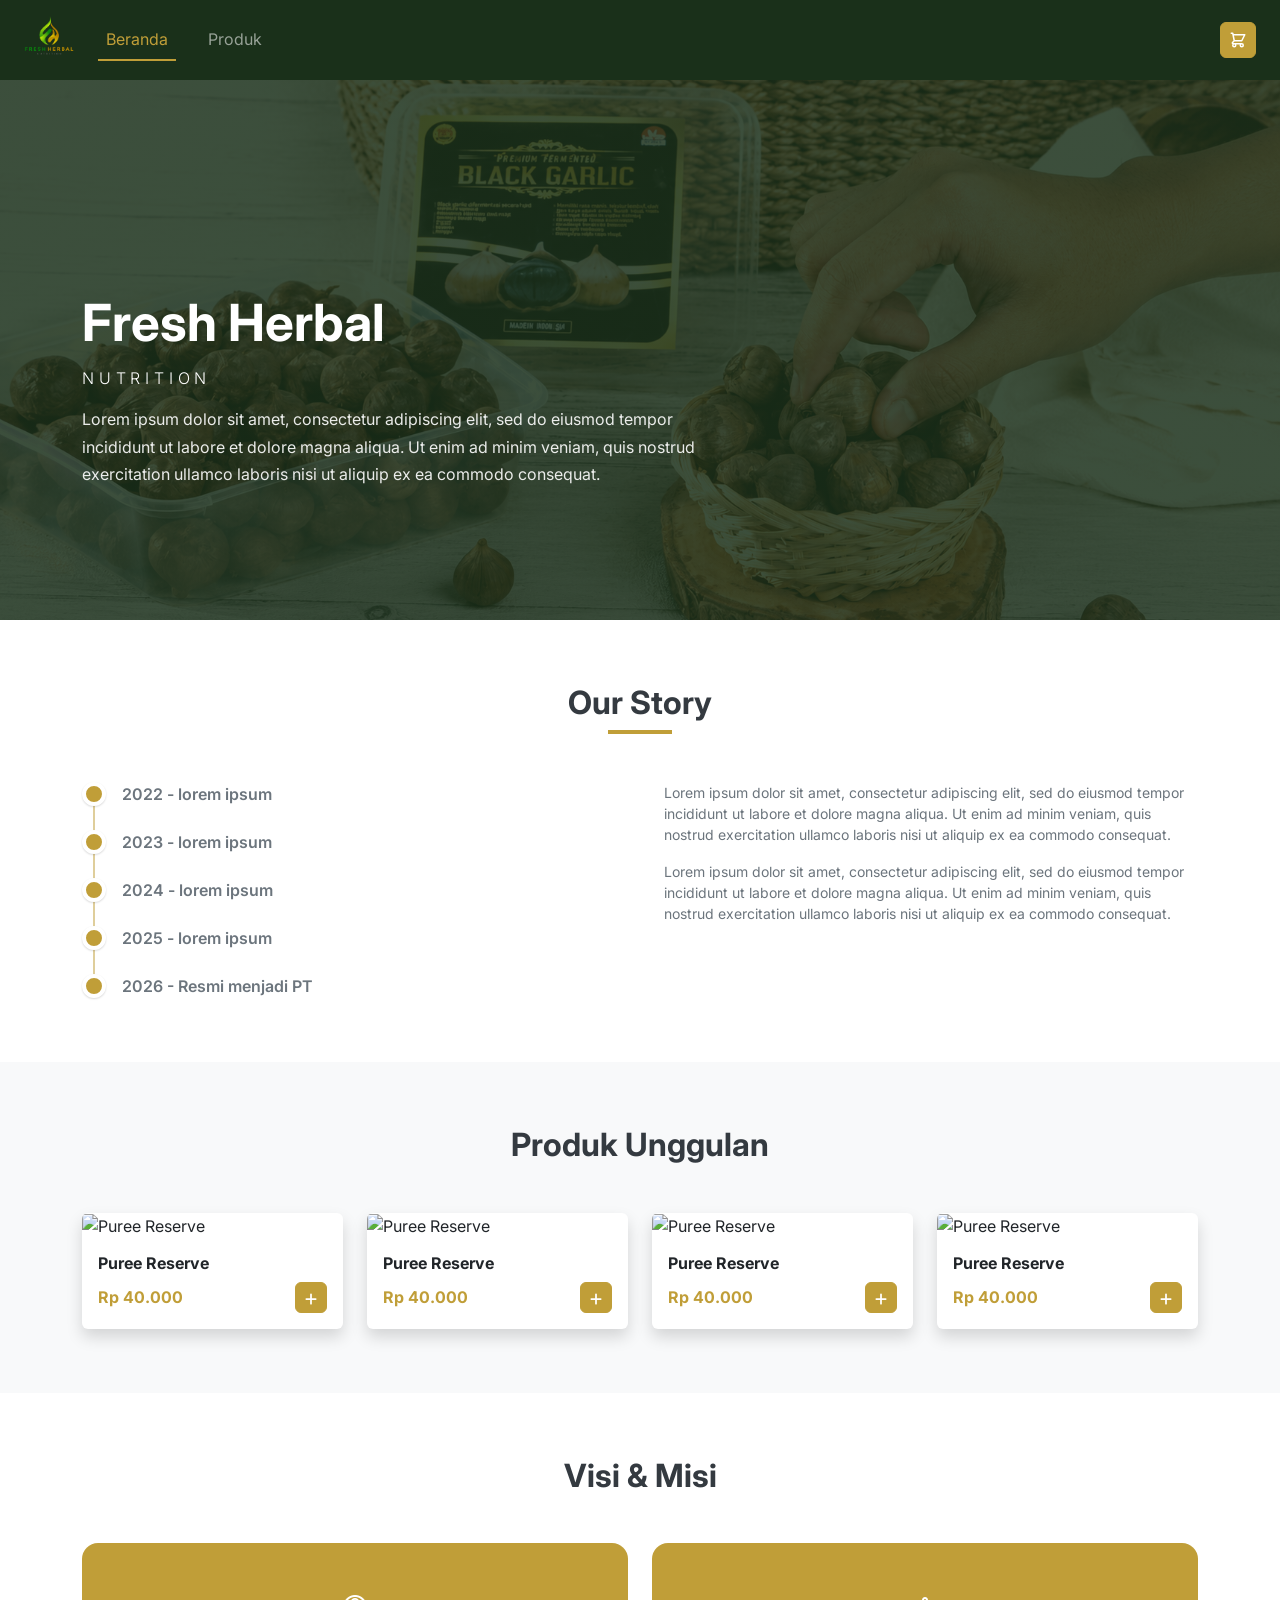
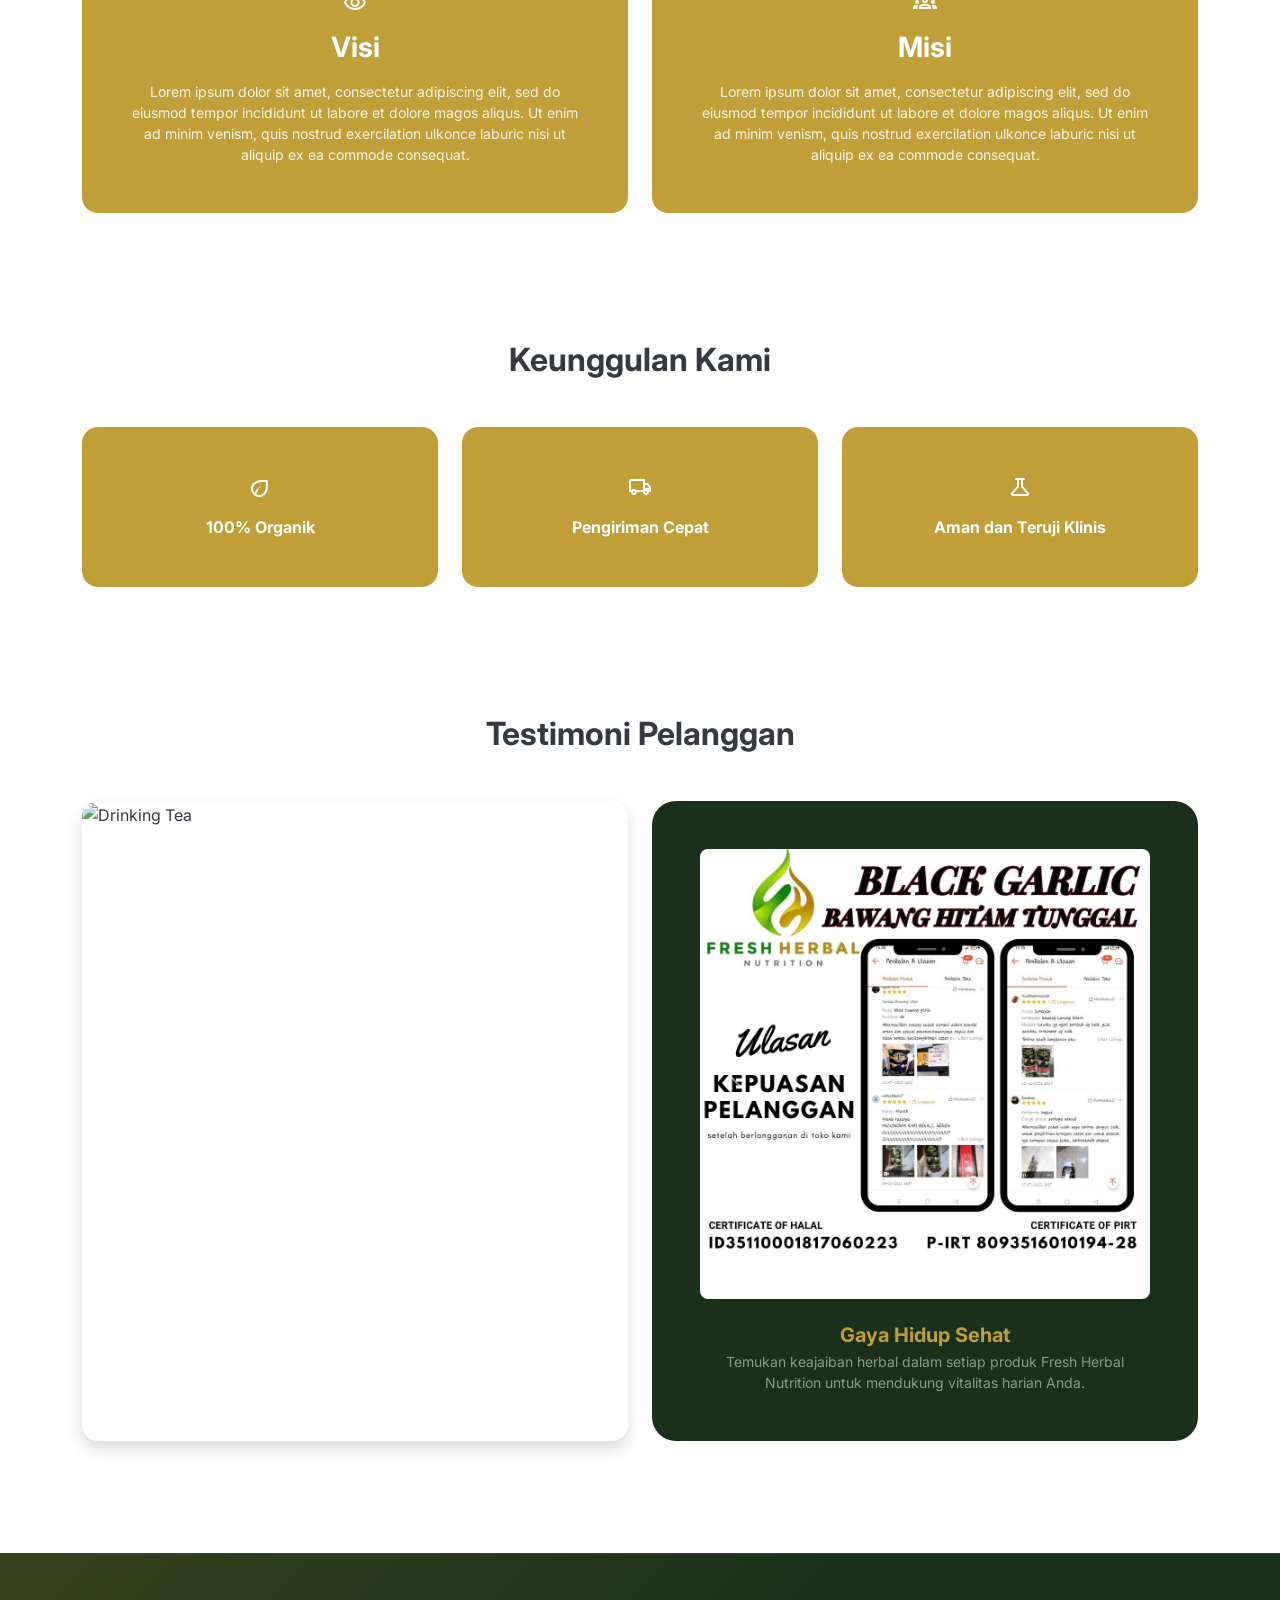
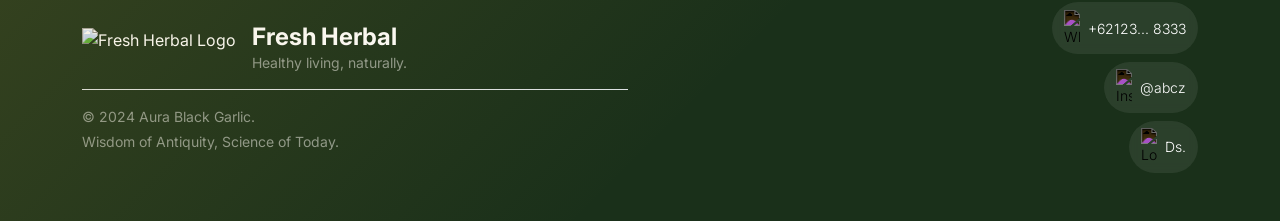
==== commit ad88563e: "memperbaiki semua footer hahay" ====
--- a/index.html
+++ b/index.html
@@ -338,10 +338,10 @@
   <!-- END: TestimonialsSection -->
 
   <!-- BEGIN: Footer -->
-  <footer class="footer-section bg-brand-green text-white py-5">
+  <footer class="footer-section bg-brand-green text-white py-5 mt-5">
     <div class="container">
       <div class="row align-items-center g-4">
-        <div class="col-md-6">
+        <div class="col-md-6 d-flex flex-column h-100">
           <div class="d-flex align-items-center gap-3 mb-3">
             <img src="https://lh3.googleusercontent.com/aida-public/[base64]" alt="Fresh Herbal Logo" class="footer-brand-logo">
             <div>
@@ -349,8 +349,10 @@
               <p class="small text-white-50 mb-0">Healthy living, naturally.</p>
             </div>
           </div>
-          <p class="small text-white-50 mb-1">© 2024 Aura Black Garlic.</p>
-          <p class="small text-white-50 mb-0">Wisdom of Antiquity, Science of Today.</p>
+          <div class="mt-auto pt-3 border-top border-white-25 footer-bottom-text">
+            <p class="small text-white-50 mb-1">© 2024 Aura Black Garlic.</p>
+            <p class="small text-white-50 mb-0">Wisdom of Antiquity, Science of Today.</p>
+          </div>
         </div>
 
         <div class="col-md-6">
--- a/css/style.css
+++ b/css/style.css
@@ -224,6 +224,15 @@
   border-top: 1px solid rgba(255, 255, 255, 0.12);
 }
 
+.footer-section .col-md-6 {
+  min-height: 100%;
+}
+
+.footer-bottom-text {
+  margin-top: auto;
+  padding-top: 1rem;
+}
+
 .footer-section::before {
   content: "";
   position: absolute;
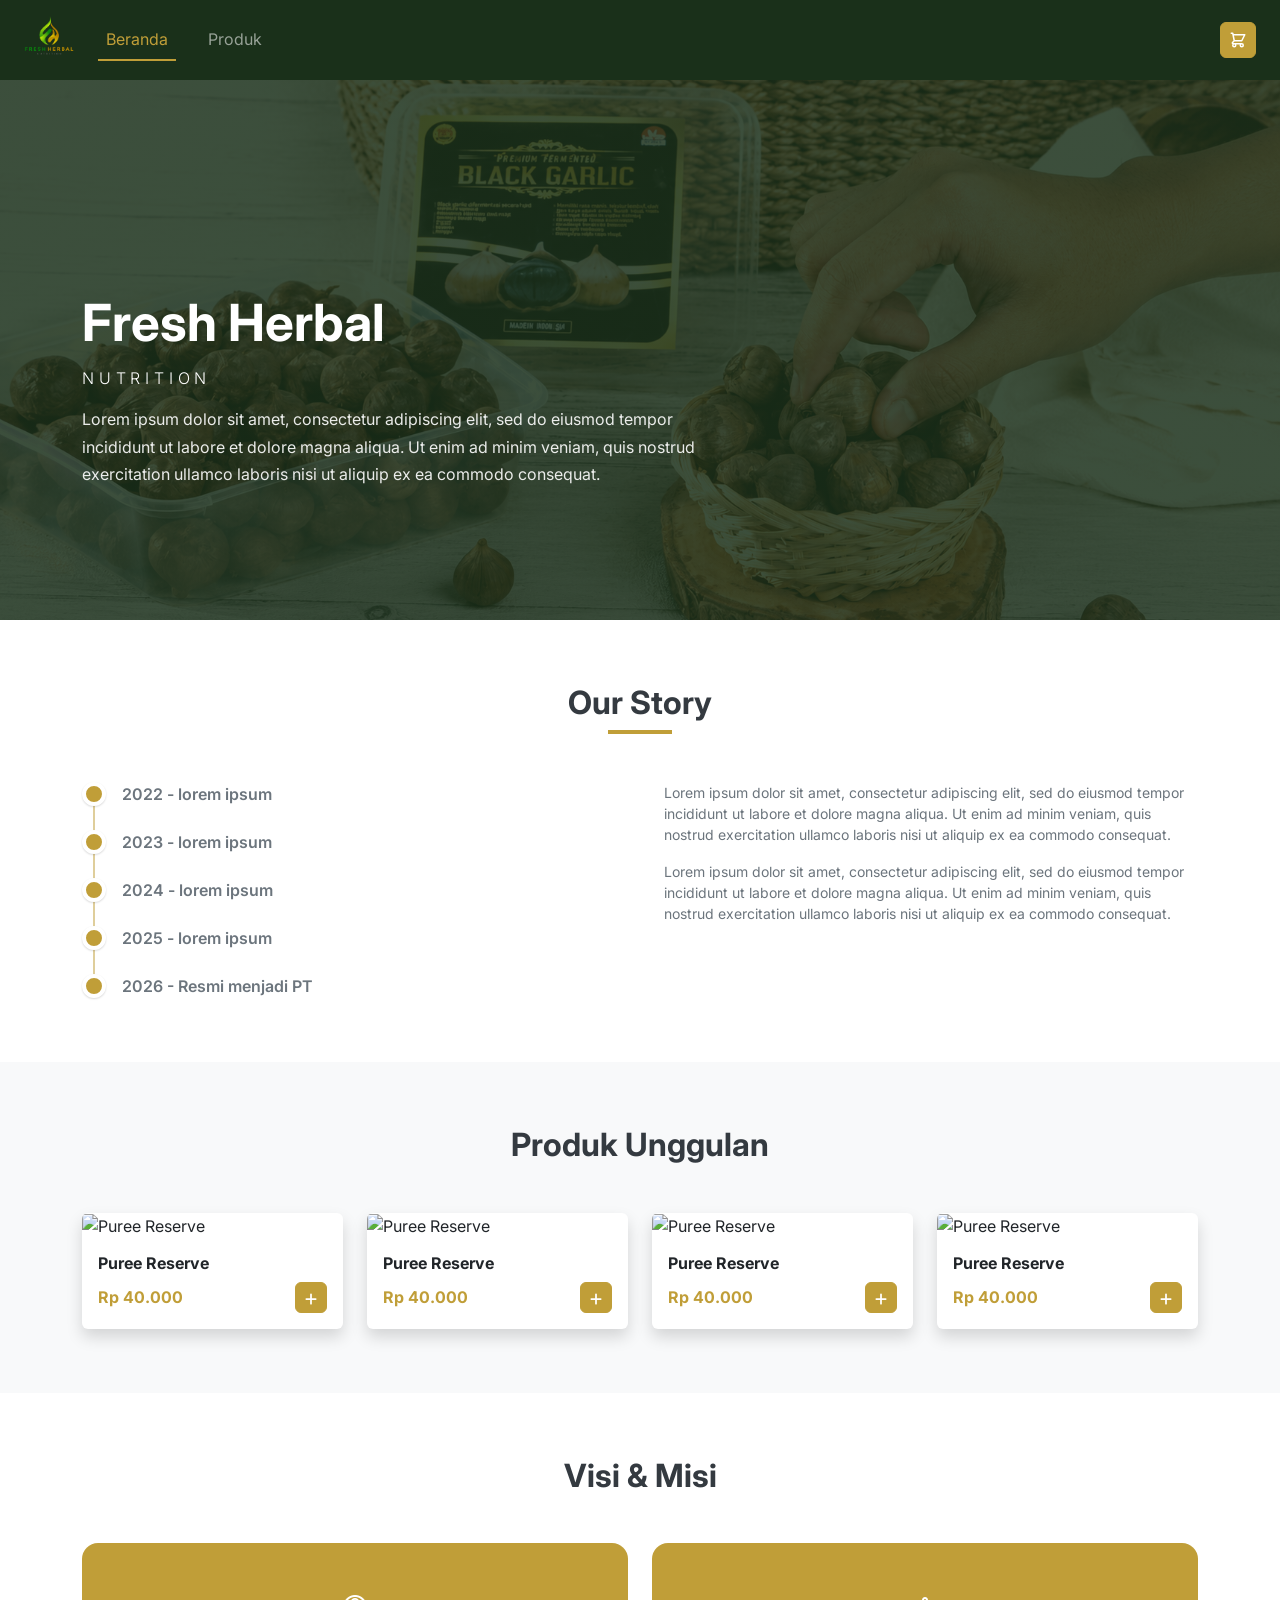
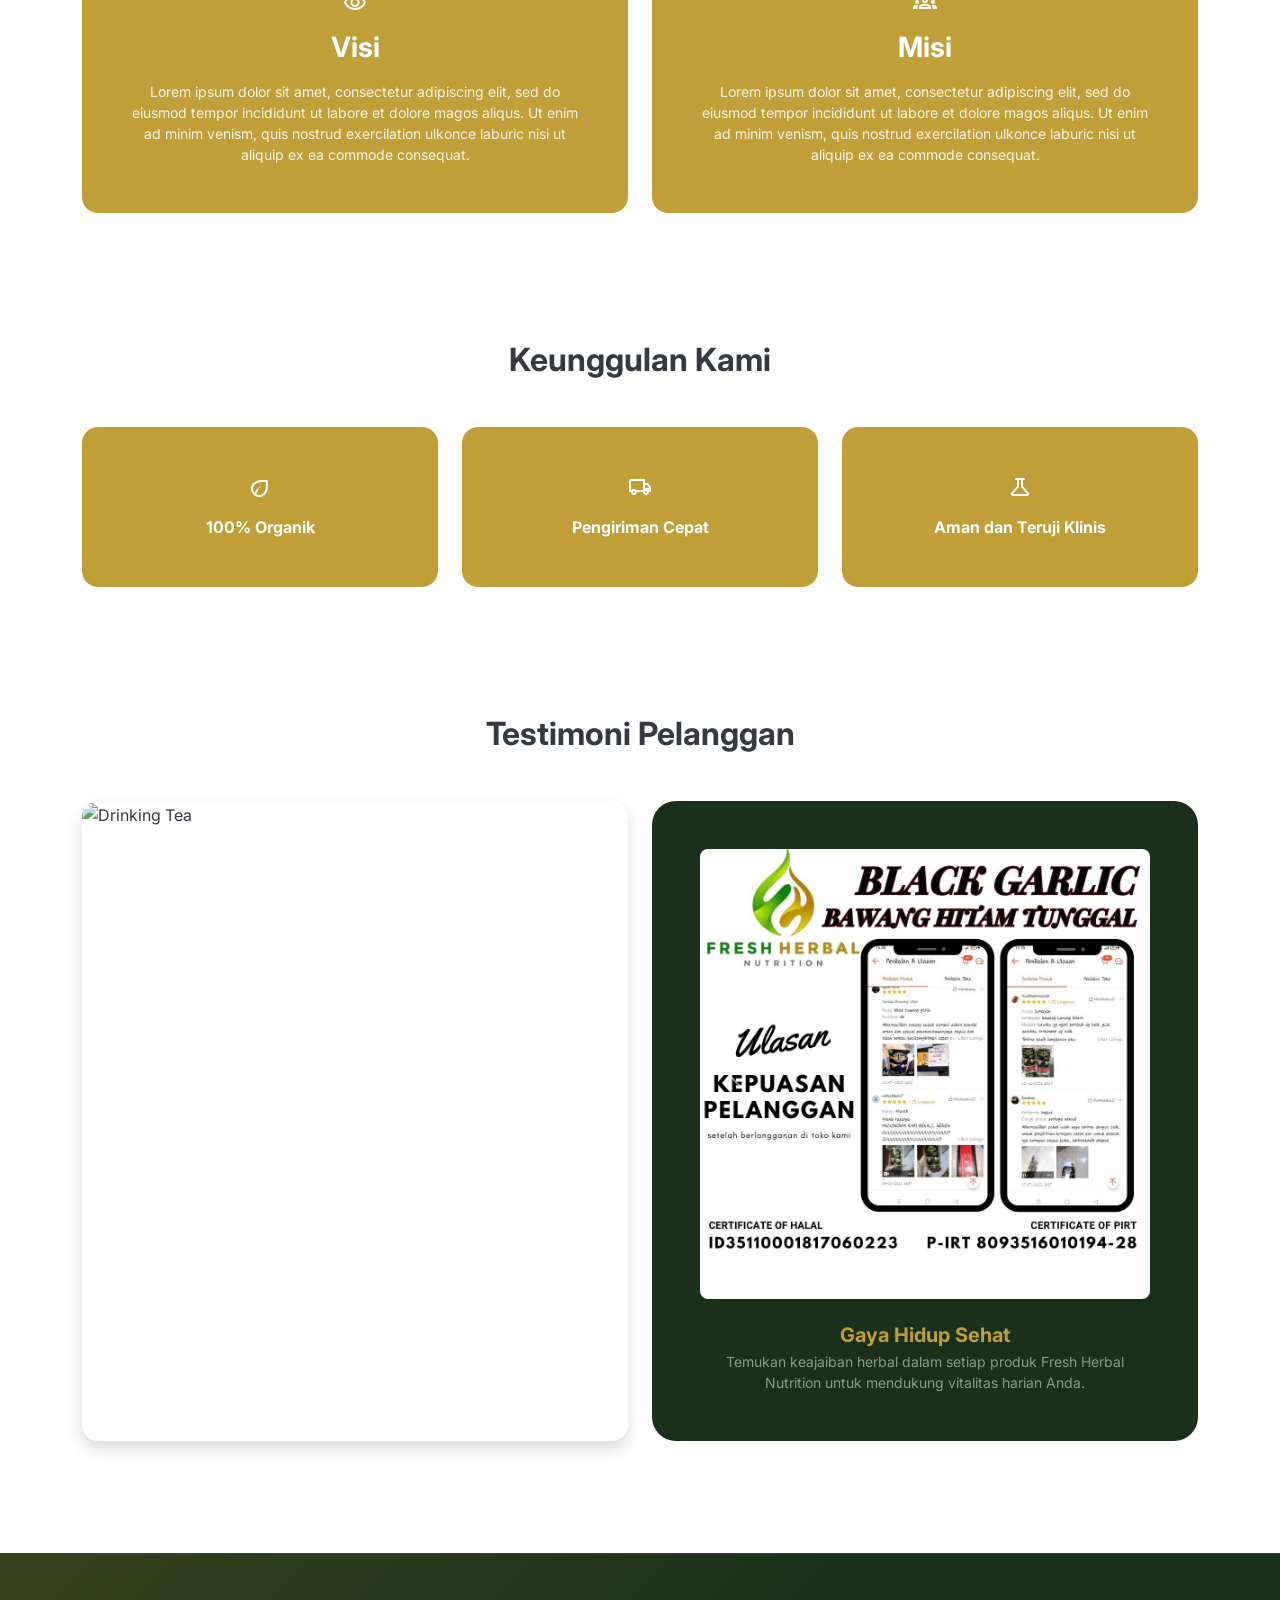
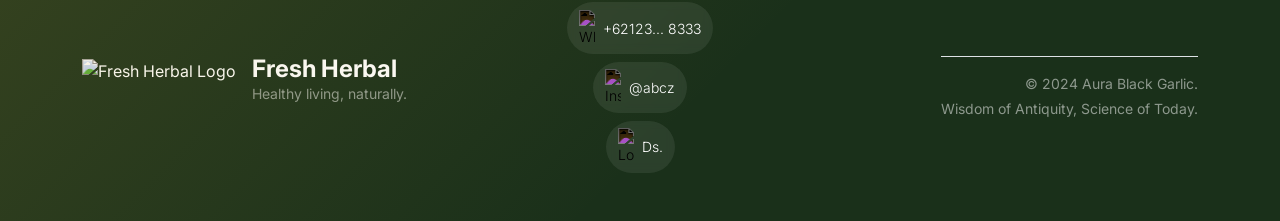
==== commit c16526c0: "mengedit footer sesuai request mbak pepeb" ====
--- a/index.html
+++ b/index.html
@@ -341,22 +341,18 @@
   <footer class="footer-section bg-brand-green text-white py-5 mt-5">
     <div class="container">
       <div class="row align-items-center g-4">
-        <div class="col-md-6 d-flex flex-column h-100">
-          <div class="d-flex align-items-center gap-3 mb-3">
+        <div class="col-12 col-md-4 d-flex flex-column align-items-center align-items-md-start text-center text-md-start">
+          <div class="d-flex align-items-center justify-content-center justify-content-md-start gap-3 mb-3">
             <img src="https://lh3.googleusercontent.com/aida-public/[base64]" alt="Fresh Herbal Logo" class="footer-brand-logo">
             <div>
               <h4 class="fs-4 fw-bold mb-0">Fresh Herbal</h4>
               <p class="small text-white-50 mb-0">Healthy living, naturally.</p>
             </div>
           </div>
-          <div class="mt-auto pt-3 border-top border-white-25 footer-bottom-text">
-            <p class="small text-white-50 mb-1">© 2024 Aura Black Garlic.</p>
-            <p class="small text-white-50 mb-0">Wisdom of Antiquity, Science of Today.</p>
-          </div>
-        </div>
-
-        <div class="col-md-6">
-          <div class="footer-contact-list d-flex flex-column gap-2 small fw-light align-items-start align-items-md-end">
+        </div>
+
+        <div class="col-12 col-md-4 d-flex justify-content-center">
+          <div class="footer-contact-list d-flex flex-column gap-2 small fw-light align-items-center align-items-md-center">
             <div class="footer-contact-item d-flex align-items-center gap-2">
               <img src="https://lh3.googleusercontent.com/aida-public/[base64]" alt="WhatsApp" class="footer-icon">
               <span>+62123... 8333</span>
@@ -369,6 +365,13 @@
               <img src="https://lh3.googleusercontent.com/aida-public/[base64]" alt="Location" class="footer-icon">
               <span>Ds.</span>
             </div>
+          </div>
+        </div>
+
+        <div class="col-12 col-md-4 d-flex flex-column justify-content-center align-items-center align-items-md-end text-center text-md-end">
+          <div class="pt-3 border-top border-white-25 footer-bottom-text">
+            <p class="small text-white-50 mb-1">© 2024 Aura Black Garlic.</p>
+            <p class="small text-white-50 mb-0">Wisdom of Antiquity, Science of Today.</p>
           </div>
         </div>
       </div>
--- a/css/style.css
+++ b/css/style.css
@@ -1,5 +1,6 @@
 
 
+/* Styling khusus halaman beranda / landing page */
 :root {
   --brand-green: #1A301A;
   --brand-green-dark: #0A1F0A;
@@ -13,17 +14,17 @@
   color: #343a40;
 }
 
-/* ---------- Warna brand (pengganti kelas Tailwind custom) ---------- */
-.text-gold        { color: var(--brand-gold) !important; }
-.bg-gold          { background-color: var(--brand-gold) !important; }
-.border-gold      { border-color: var(--brand-gold) !important; }
-.bg-brand-green   { background-color: var(--brand-green) !important; }
+.text-gold { color: var(--brand-gold) !important; }
+.bg-gold { background-color: var(--brand-gold) !important; }
+.border-gold { border-color: var(--brand-gold) !important; }
+.bg-brand-green { background-color: var(--brand-green) !important; }
 
 .btn-gold {
   background-color: var(--brand-gold);
   border-color: var(--brand-gold);
   color: #fff;
 }
+
 .btn-gold:hover,
 .btn-gold:focus {
   background-color: var(--brand-gold-light);
@@ -31,7 +32,6 @@
   color: #fff;
 }
 
-/* ---------- Navbar ---------- */
 .navbar-brand-logo {
   height: 50px;
   width: auto;
@@ -57,7 +57,6 @@
   border: 1px solid #fff;
 }
 
-/* ---------- Hero Section ---------- */
 .hero-gradient {
   position: relative;
   isolation: isolate;
@@ -121,7 +120,6 @@
   text-transform: uppercase;
 }
 
-/* ---------- Leaf pattern overlay untuk beberapa section ---------- */
 .leaf-overlay {
   position: relative;
   overflow: hidden;
@@ -141,7 +139,6 @@
   z-index: 1;
 }
 
-/* ---------- Section divider kecil di bawah judul ---------- */
 .section-divider {
   width: 64px;
   height: 4px;
@@ -149,7 +146,6 @@
   margin: 0 auto;
 }
 
-/* ---------- Timeline (Our Story) ---------- */
 .timeline {
   position: relative;
   padding-left: 0;
@@ -176,10 +172,10 @@
   z-index: 1;
 }
 
-/* ---------- Kartu produk ---------- */
 .product-card {
   transition: transform 0.2s ease-in-out;
 }
+
 .product-card:hover {
   transform: translateY(-4px);
 }
@@ -189,14 +185,12 @@
   object-fit: cover;
 }
 
-/* ---------- Kartu Visi & Misi / Keunggulan ---------- */
 .icon-card {
   background-color: var(--brand-gold);
   color: #fff;
   border-radius: 1rem;
 }
 
-/* ---------- Testimoni ---------- */
 .testimonial-image {
   height: 260px;
   object-fit: cover;
@@ -217,7 +211,6 @@
   background: linear-gradient(to top, rgba(26, 48, 26, 0.85), transparent);
 }
 
-/* ---------- Footer ---------- */
 .footer-section {
   position: relative;
   overflow: hidden;
@@ -239,6 +232,30 @@
   inset: 0;
   background: linear-gradient(135deg, rgba(192, 158, 56, 0.16), transparent 55%);
   pointer-events: none;
+}
+
+@media (max-width: 767.98px) {
+  .footer-section .row > .col-12 {
+    justify-content: center;
+    text-align: center;
+  }
+
+  .footer-contact-list {
+    align-items: center;
+    width: 100%;
+    max-width: 320px;
+    margin: 0 auto;
+  }
+
+  .footer-contact-item {
+    justify-content: center;
+    width: 100%;
+  }
+
+  .footer-bottom-text {
+    border-top: 0 !important;
+    padding-top: 0.5rem;
+  }
 }
 
 .footer-brand-logo {
